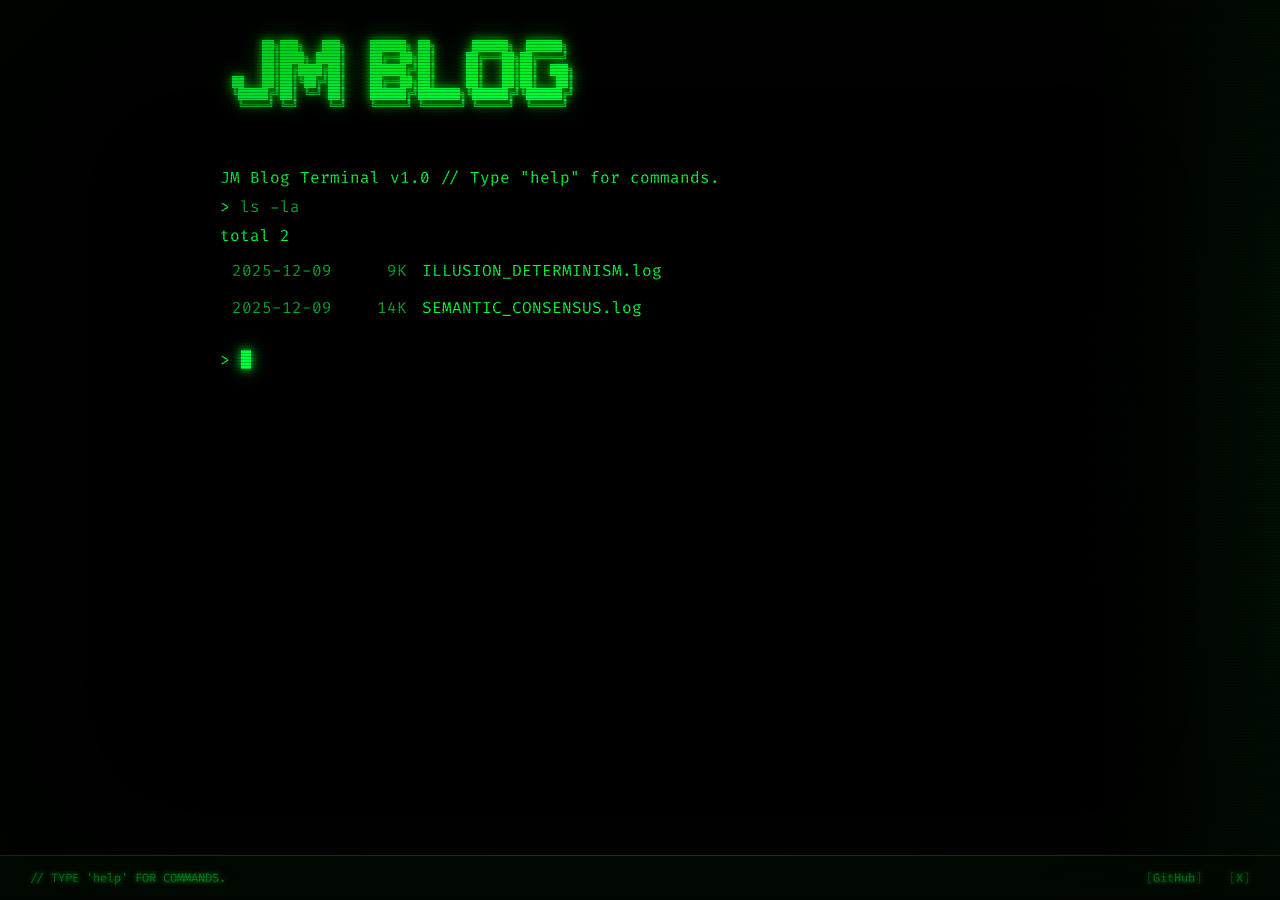
==== index.html @ 36746540 "fixed dates" ====
<!DOCTYPE html>
<html lang="en">
<head>
  <meta charset="UTF-8">
  <meta name="viewport" content="width=device-width, initial-scale=1.0">
  <title>JM BLOG</title>
  <link rel="stylesheet" href="css/style.css">
  <meta name="description" content="Here the reader can find some of my thoughts.">
  <link rel="icon" href="data:image/svg+xml,<svg xmlns='http://www.w3.org/2000/svg' viewBox='0 0 100 100'><text y='.9em' font-size='90'>⬤</text></svg>">
  <style>
    .terminal-output {
      margin-bottom: 10px;
    }
    .terminal-output .line {
      margin: 2px 0;
      white-space: pre-wrap;
      word-break: break-word;
    }
    .terminal-output .cmd {
      color: var(--green-dim);
    }
    .terminal-output .cmd::before {
      content: "> ";
      color: var(--green);
    }
    .terminal-output .result {
      color: var(--green);
      padding-left: 0;
    }
    .terminal-output .error {
      color: #ff4040;
    }
    .terminal-output .clickable {
      cursor: pointer;
      text-decoration: underline;
      text-underline-offset: 3px;
    }
    .terminal-output .clickable:hover {
      text-shadow: 0 0 10px var(--green);
    }
    .input-line {
      display: flex;
      align-items: center;
      margin-top: 20px;
    }
    .input-line::before {
      content: "> ";
      color: var(--green);
    }
    .input-wrapper {
      position: relative;
      display: inline-flex;
      align-items: center;
    }
    #terminal-input {
      background: transparent;
      border: none;
      color: var(--green);
      font-family: inherit;
      font-size: inherit;
      outline: none;
      caret-color: transparent;
      width: auto;
      min-width: 1px;
    }
    #terminal-input::selection {
      background: var(--green);
      color: var(--black);
    }
    .block-cursor {
      display: inline-block;
      width: 10px;
      height: 1.2em;
      background: var(--green);
      vertical-align: text-bottom;
      animation: blink 1s step-end infinite;
      box-shadow: 0 0 10px var(--green), 0 0 20px rgba(0, 255, 65, 0.5);
      margin-left: 1px;
    }
    @keyframes blink {
      0%, 50% { opacity: 1; }
      51%, 100% { opacity: 0; }
    }
    .file-list {
      display: block;
    }
    .file-entry {
      display: flex;
      gap: 15px;
      padding: 5px 10px;
      border-left: 2px solid transparent;
      transition: all 0.1s ease;
    }
    .file-entry:hover {
      background: rgba(0, 255, 65, 0.08);
      border-left: 2px solid var(--green);
    }
    .file-entry:hover .file-name {
      text-shadow: 0 0 15px var(--green), 0 0 30px rgba(0, 255, 65, 0.5);
    }
    .file-entry:hover .file-date,
    .file-entry:hover .file-size {
      color: var(--green);
    }
    .file-date { color: var(--green-dim); min-width: 90px; }
    .file-size { color: var(--green-dim); min-width: 60px; text-align: right; }
    .file-name { color: var(--green); cursor: pointer; }
    .file-name:hover { text-shadow: 0 0 10px var(--green); }
    .neofetch {
      display: flex;
      gap: 30px;
      flex-wrap: wrap;
    }
    .neofetch-logo {
      color: var(--green);
      text-shadow: 0 0 10px var(--green);
      font-size: 10px;
      line-height: 11px;
    }
    .neofetch-info {
      color: var(--green);
    }
    .neofetch-info .label {
      color: var(--green-dim);
    }
  </style>
</head>
<body>
  <div class="right-glow"></div>

  <div class="container">
    <!-- ASCII Art Title -->
    <pre class="ascii-title">
       ██╗███╗   ███╗    ██████╗ ██╗      ██████╗  ██████╗ 
       ██║████╗ ████║    ██╔══██╗██║     ██╔═══██╗██╔════╝ 
       ██║██╔████╔██║    ██████╔╝██║     ██║   ██║██║  ███╗
  ██   ██║██║╚██╔╝██║    ██╔══██╗██║     ██║   ██║██║   ██║
  ╚█████╔╝██║ ╚═╝ ██║    ██████╔╝███████╗╚██████╔╝╚██████╔╝
   ╚════╝ ╚═╝     ╚═╝    ╚═════╝ ╚══════╝ ╚═════╝  ╚═════╝ 
    </pre>

    <!-- Terminal output area -->
    <div id="terminal-output" class="terminal-output"></div>

    <!-- Input line -->
    <div class="input-line">
      <input type="text" id="terminal-input" autofocus autocomplete="off" spellcheck="false">
      <span class="block-cursor"></span>
    </div>
  </div>

  <!-- Status bar -->
  <div class="status-bar">
    <span>// TYPE 'help' FOR COMMANDS.</span>
    <div>
      <a href="https://github.com/jmlago">GitHub</a>
      <a href="https://x.com/josemlago">X</a>
    </div>
  </div>

  <script>
    // Blog posts data
    const posts = [
      { file: 'ILLUSION_DETERMINISM.log', url: 'posts/illusion-of-determinism.html', date: '2025-12-09', size: '9K', title: 'The Illusion of Determinism', excerpt: 'Why all blockchain truth is subjective — and why that\'s okay.' },
      { file: 'SEMANTIC_CONSENSUS.log', url: 'posts/semantic-consensus.html', date: '2025-12-09', size: '14K', title: 'The Challenges of Semantic Consensus', excerpt: 'How to convert subjective interpretations into executable truth.' },
    ];

    const output = document.getElementById('terminal-output');
    const input = document.getElementById('terminal-input');
    let commandHistory = [];
    let historyIndex = -1;

    // Add line to output
    function addLine(text, className = 'result') {
      const line = document.createElement('div');
      line.className = 'line ' + className;
      line.innerHTML = text;
      output.appendChild(line);
      window.scrollTo(0, document.body.scrollHeight);
    }

    // Add clickable file
    function addClickableFile(post) {
      const entry = document.createElement('div');
      entry.className = 'file-entry';
      entry.innerHTML = `
        <span class="file-date">${post.date}</span>
        <span class="file-size">${post.size}</span>
        <span class="file-name" onclick="window.location.href='${post.url}'">${post.file}</span>
      `;
      output.appendChild(entry);
    }

    // Commands
    const commands = {
      help: () => {
        addLine('Available commands:', 'result');
        addLine('  ls [-la]          List blog posts', 'result');
        addLine('  cat &lt;file&gt;        Read a post', 'result');
        addLine('  cd &lt;file&gt;         Open a post', 'result');
        addLine('  clear             Clear terminal', 'result');
        addLine('  whoami            About the author', 'result');
        addLine('  neofetch          System info', 'result');
        addLine('  history           Command history', 'result');
        addLine('  download          Download all posts as .txt', 'result');
        addLine('', 'result');
        addLine('Tip: Click on any filename to open it', 'result');
      },

      ls: (args) => {
        const showDetails = args.includes('-l') || args.includes('-la') || args.includes('-al');
        if (showDetails) {
          addLine('total ' + posts.length, 'result');
          posts.forEach(addClickableFile);
        } else {
          posts.forEach(p => {
            const span = document.createElement('div');
            span.className = 'line result';
            span.innerHTML = `<span class="file-name" onclick="window.location.href='${p.url}'">${p.file}</span>`;
            output.appendChild(span);
          });
        }
      },

      cat: (args) => {
        const filename = args[0];
        if (!filename) {
          addLine('cat: missing operand', 'error');
          addLine('Usage: cat &lt;filename&gt;', 'result');
          return;
        }
        const post = posts.find(p => 
          p.file.toLowerCase() === filename.toLowerCase() ||
          p.file.toLowerCase().startsWith(filename.toLowerCase())
        );
        if (post) {
          addLine(`=== ${post.file} ===`, 'result');
          addLine('', 'result');
          addLine(`<strong>${post.title}</strong>`, 'result');
          addLine(`Date: ${post.date}`, 'result');
          addLine('', 'result');
          addLine(post.excerpt, 'result');
          addLine('', 'result');
          addLine(`<span class="clickable" onclick="window.location.href='${post.url}'">[Press ENTER or click to read full post...]</span>`, 'result');
          // Store current post for enter key
          window.currentPost = post;
        } else {
          addLine(`cat: ${filename}: No such file`, 'error');
        }
      },

      cd: (args) => {
        const filename = args[0];
        if (!filename) {
          addLine('cd: missing operand', 'error');
          return;
        }
        if (filename === '..' || filename === '/') {
          addLine('Already at root', 'result');
          return;
        }
        const post = posts.find(p => 
          p.file.toLowerCase() === filename.toLowerCase() ||
          p.file.toLowerCase().startsWith(filename.toLowerCase())
        );
        if (post) {
          addLine(`Opening ${post.file}...`, 'result');
          setTimeout(() => window.location.href = post.url, 500);
        } else {
          addLine(`cd: ${filename}: No such file or directory`, 'error');
        }
      },

      clear: () => {
        output.innerHTML = '';
        window.currentPost = null;
      },

      whoami: () => {
        addLine('JM', 'result');
        addLine('', 'result');
        addLine('CTO & Co-founder @ <span class="clickable" onclick="window.open(\'https://x.com/genlayer\')">GenLayer</span>', 'result');
        addLine('Mathematician by training. Builder by obsession.', 'result');
        addLine('', 'result');
        addLine('Location: My house in the forest, Portugal', 'result');
        addLine('Interests: Consensus mechanisms, AI, philosophy, autonomy, martial arts', 'result');
        addLine('', 'result');
        addLine('<span class="clickable" onclick="window.open(\'https://github.com/jmlago\')">GitHub: jmlago</span>', 'result');
        addLine('<span class="clickable" onclick="window.open(\'https://x.com/josemlago\')">X: @josemlago</span>', 'result');
      },

      neofetch: () => {
        const logo = `
   ██████╗ ███████╗███╗   ██╗
  ██╔════╝ ██╔════╝████╗  ██║
  ██║  ███╗█████╗  ██╔██╗ ██║
  ██║   ██║██╔══╝  ██║╚██╗██║
  ╚██████╔╝███████╗██║ ╚████║
   ╚═════╝ ╚══════╝╚═╝  ╚═══╝`;

        const info = `
<span class="label">jm@forest</span>
---------------------
<span class="label">OS:</span> GenLayer OS v0.4-asimov
<span class="label">Host:</span> Off-grid Node
<span class="label">Kernel:</span> Optimistic Democracy
<span class="label">Uptime:</span> Since Feb 2023
<span class="label">Resolution:</span> 1920x1080 @ CRT phosphor
<span class="label">Terminal:</span> JM Blog v2025
<span class="label">CPU / Disk:</span> ∞ ideas / limited time`;

        const container = document.createElement('div');
        container.className = 'neofetch';
        container.innerHTML = `
          <pre class="neofetch-logo">${logo}</pre>
          <pre class="neofetch-info">${info}</pre>
        `;
        output.appendChild(container);
      },

      history: () => {
        if (commandHistory.length === 0) {
          addLine('No commands in history', 'result');
        } else {
          commandHistory.forEach((cmd, i) => {
            addLine(`  ${i + 1}  ${cmd}`, 'result');
          });
        }
      },

      download: async () => {
        addLine('Fetching all posts...', 'result');
        try {
          let content = '='.repeat(60) + '\n';
          content += 'JM BLOG - All Posts\n';
          content += 'Downloaded: ' + new Date().toISOString().split('T')[0] + '\n';
          content += 'Source: https://jmlago.github.io\n';
          content += '='.repeat(60) + '\n\n';

          for (const post of posts) {
            addLine(`  Fetching ${post.file}...`, 'result');
            const response = await fetch(post.url);
            const html = await response.text();

            // Extract text content from article
            const parser = new DOMParser();
            const doc = parser.parseFromString(html, 'text/html');
            const article = doc.querySelector('article');

            content += '-'.repeat(60) + '\n';
            content += `FILE: ${post.file}\n`;
            content += `TITLE: ${post.title}\n`;
            content += `DATE: ${post.date}\n`;
            content += '-'.repeat(60) + '\n\n';
            content += article ? article.innerText.trim() : 'Could not extract content';
            content += '\n\n';
          }

          // Create and download file
          const blob = new Blob([content], { type: 'text/plain' });
          const url = URL.createObjectURL(blob);
          const a = document.createElement('a');
          a.href = url;
          a.download = 'jm-blog-all-posts.txt';
          a.click();
          URL.revokeObjectURL(url);

          addLine('Download complete: jm-blog-all-posts.txt', 'result');
        } catch (err) {
          addLine('Error downloading posts: ' + err.message, 'error');
        }
      }
    };

    // Process command
    function processCommand(cmd) {
      const trimmed = cmd.trim();
      if (!trimmed) return;

      // Add to history
      commandHistory.push(trimmed);
      historyIndex = commandHistory.length;

      // Show command
      addLine(trimmed, 'cmd');

      // Parse command
      const parts = trimmed.split(/\s+/);
      const command = parts[0].toLowerCase();
      const args = parts.slice(1);

      // Execute
      if (commands[command]) {
        commands[command](args);
      } else {
        addLine(`${command}: command not found. Type 'help' for available commands.`, 'error');
      }
    }

    // Input handler
    input.addEventListener('keydown', (e) => {
      if (e.key === 'Enter') {
        if (window.currentPost && input.value.trim() === '') {
          // If we just showed a post preview and user hits enter, go to it
          window.location.href = window.currentPost.url;
        } else {
          processCommand(input.value);
          input.value = '';
        }
      } else if (e.key === 'ArrowUp') {
        e.preventDefault();
        if (historyIndex > 0) {
          historyIndex--;
          input.value = commandHistory[historyIndex];
        }
      } else if (e.key === 'ArrowDown') {
        e.preventDefault();
        if (historyIndex < commandHistory.length - 1) {
          historyIndex++;
          input.value = commandHistory[historyIndex];
        } else {
          historyIndex = commandHistory.length;
          input.value = '';
        }
      } else if (e.key === 'Tab') {
        e.preventDefault();
        // Simple tab completion for filenames
        const parts = input.value.trimEnd().split(/\s+/);
        if (parts.length >= 2) {
          const partial = parts[parts.length - 1].toLowerCase();
          if (partial) {
            const match = posts.find(p => p.file.toLowerCase().startsWith(partial));
            if (match) {
              parts[parts.length - 1] = match.file;
              input.value = parts.join(' ');
              resizeInput();
            }
          }
        }
      } else if (e.ctrlKey && e.key === 'l') {
        e.preventDefault();
        commands.clear();
      }
    });

    // Focus input on click anywhere
    document.addEventListener('click', () => input.focus());

    // Resize input to fit content
    function resizeInput() {
      input.style.width = ((input.value.length + 1) * 0.6) + 'em';
    }
    input.addEventListener('input', resizeInput);
    resizeInput();

    // Initial message
    addLine('JM Blog Terminal v1.0 // Type "help" for commands.', 'result');
    addLine('', 'result');

    // Glitch bars
    function createGlitchBar() {
      if (Math.random() > 0.7) {
        const bar = document.createElement('div');
        bar.className = 'glitch-bar';
        bar.style.top = Math.random() * 100 + '%';
        bar.style.transform = `translateX(${(Math.random() - 0.5) * 30}px) skewX(-2deg)`;
        bar.style.height = (1 + Math.random() * 5) + 'px';
        document.body.appendChild(bar);
        setTimeout(() => bar.remove(), 50 + Math.random() * 100);
      }
    }
    setInterval(createGlitchBar, 400);

    // Run ls -la on load
    setTimeout(() => {
      processCommand('ls -la');
    }, 300);
  </script>
</body>
</html>
---- css/style.css ----
/* JM BLOG - CRT/Glitch Terminal Theme */
@import url('https://fonts.googleapis.com/css2?family=Fira+Code:wght@400;600&display=swap');

:root {
  --green: #00ff41;
  --green-bright: #00ff7f;
  --green-dim: #00aa2a;
  --green-dark: #006600;
  --green-glow: rgba(0, 255, 65, 0.5);
  --black: #000000;
  --dark: #001100;
}

* {
  margin: 0;
  padding: 0;
  box-sizing: border-box;
}

html {
  font-size: 16px;
  background-color: #000000;
  background: #000000;
}

body {
  background-color: #000000;
  background: #000000;
  color: var(--green);
  font-family: 'Fira Code', 'Courier New', 'Lucida Console', monospace;
  line-height: 1.7;
  min-height: 100vh;
  overflow-x: hidden;
}

/* ===== CRT EFFECTS ===== */

/* Scanlines overlay */
body::before {
  content: "";
  position: fixed;
  top: 0;
  left: 0;
  width: 100%;
  height: 100%;
  pointer-events: none;
  z-index: 1000;
  background: repeating-linear-gradient(
    0deg,
    rgba(0, 0, 0, 0.25),
    rgba(0, 0, 0, 0.25) 1px,
    transparent 1px,
    transparent 3px
  );
}

/* CRT vignette/curve effect */
body::after {
  content: "";
  position: fixed;
  top: 0;
  left: 0;
  width: 100%;
  height: 100%;
  pointer-events: none;
  z-index: 999;
  background: radial-gradient(
    ellipse at center,
    transparent 0%,
    transparent 55%,
    rgba(0, 0, 0, 0.4) 100%
  );
  box-shadow: inset 0 0 200px rgba(0, 255, 65, 0.02);
}

/* Flicker animation - very subtle */
@keyframes flicker {
  0%, 19.999%, 22%, 62.999%, 64%, 64.999%, 70%, 100% {
    opacity: 1;
  }
  20%, 21.999%, 63%, 63.999%, 65%, 69.999% {
    opacity: 0.995;
  }
}

body {
  animation: flicker 8s infinite;
}

/* Glitch effect for titles */
@keyframes glitch {
  0%, 90%, 100% {
    text-shadow: 
      0 0 10px var(--green),
      0 0 30px var(--green-glow),
      0 0 50px rgba(0, 255, 65, 0.3);
    transform: translateX(0);
  }
  91% {
    text-shadow: 
      3px 0 #ff0040,
      -3px 0 #00ffff,
      0 0 20px var(--green);
    transform: translateX(2px);
  }
  93% {
    text-shadow: 
      -2px 0 #ff0040,
      2px 0 #00ffff,
      0 0 20px var(--green);
    transform: translateX(-3px);
  }
  95% {
    text-shadow: 
      2px 0 #00ffff,
      -2px 0 #ff0040,
      0 0 20px var(--green);
    transform: translateX(1px);
  }
}

/* Right side glow (like in the image) */
.right-glow {
  position: fixed;
  right: 0;
  top: 0;
  width: 200px;
  height: 100%;
  background: linear-gradient(
    90deg,
    transparent 0%,
    rgba(0, 255, 65, 0.02) 40%,
    rgba(0, 255, 65, 0.06) 100%
  );
  pointer-events: none;
  z-index: 5;
}

/* Horizontal glitch bars */
@keyframes glitchBar {
  0%, 100% { opacity: 0; }
  50% { opacity: 1; }
}

.glitch-bar {
  position: fixed;
  left: 0;
  right: 0;
  height: 2px;
  background: linear-gradient(
    90deg,
    transparent 0%,
    rgba(0, 255, 65, 0.2) 20%,
    var(--green) 50%,
    rgba(0, 255, 65, 0.2) 80%,
    transparent 100%
  );
  pointer-events: none;
  z-index: 998;
  animation: glitchBar 0.1s ease-out;
}

/* ===== LAYOUT ===== */

.container {
  max-width: 900px;
  margin: 0 auto;
  padding: 40px 30px 120px;
  position: relative;
  z-index: 10;
  background: transparent;
}

/* ===== ASCII TITLE ===== */

.ascii-title {
  font-family: 'Fira Code', 'Courier New', monospace;
  font-size: 9px;
  line-height: 11px;
  color: var(--green);
  text-shadow: 
    0 0 10px var(--green),
    0 0 30px var(--green-glow),
    0 0 50px rgba(0, 255, 65, 0.25);
  margin-bottom: 40px;
  animation: glitch 8s infinite;
  white-space: pre;
}

@media (min-width: 600px) {
  .ascii-title {
    font-size: 10px;
    line-height: 12px;
  }
}

/* ===== TERMINAL PROMPT ===== */

.terminal-prompt {
  font-size: 14px;
  color: var(--green-dim);
  margin-bottom: 15px;
}

.terminal-prompt::before {
  content: "> ";
  color: var(--green);
}

/* ===== POST LIST ===== */

.post-list {
  list-style: none;
}

.post-item {
  display: flex;
  gap: 15px;
  padding: 10px;
  margin-bottom: 2px;
  border-left: 2px solid transparent;
  cursor: pointer;
  transition: all 0.15s ease;
}

.post-item:hover {
  border-left-color: var(--green);
  background: rgba(0, 255, 65, 0.05);
  text-shadow: 0 0 10px var(--green);
}

.post-item a {
  display: flex;
  gap: 15px;
  text-decoration: none;
  width: 100%;
}

.post-date {
  color: var(--green-dim);
  min-width: 100px;
  font-size: 14px;
}

.post-file {
  color: var(--green);
  font-size: 14px;
  text-shadow: 0 0 5px var(--green-glow);
}

/* ===== CURSOR ===== */

@keyframes blink {
  0%, 50% { opacity: 1; }
  51%, 100% { opacity: 0; }
}

.cursor {
  display: inline-block;
  width: 10px;
  height: 18px;
  background: var(--green);
  vertical-align: middle;
  margin-left: 5px;
  box-shadow: 0 0 10px var(--green), 0 0 20px var(--green-glow);
  animation: blink 1s infinite;
}

.prompt-line {
  margin-top: 40px;
  font-size: 14px;
  color: var(--green-dim);
}

.prompt-line::before {
  content: "> ";
  color: var(--green);
}

/* ===== STATUS BAR ===== */

.status-bar {
  position: fixed;
  bottom: 0;
  left: 0;
  right: 0;
  padding: 12px 30px;
  background: rgba(0, 10, 0, 0.95);
  border-top: 1px solid rgba(0, 255, 65, 0.25);
  font-size: 12px;
  color: var(--green-dim);
  display: flex;
  justify-content: space-between;
  align-items: center;
  z-index: 50;
  text-shadow: 0 0 5px var(--green);
}

.status-bar a {
  color: var(--green-dim);
  text-decoration: none;
  margin-left: 20px;
  transition: all 0.15s;
}

.status-bar a:hover {
  color: var(--green);
  text-shadow: 0 0 10px var(--green);
}

.status-bar a::before {
  content: "[";
  opacity: 0.6;
}

.status-bar a::after {
  content: "]";
  opacity: 0.6;
}

/* ===== ARTICLE STYLES ===== */

article {
  padding-bottom: 2rem;
}

article .post-header {
  margin-bottom: 40px;
  padding-bottom: 30px;
  border-bottom: 1px solid var(--green-dim);
}

article h1 {
  font-size: 1.6rem;
  color: var(--green);
  margin-bottom: 15px;
  line-height: 1.4;
  text-shadow: 
    0 0 10px var(--green),
    0 0 30px var(--green-glow);
  animation: glitch 10s infinite;
}

article .meta {
  font-size: 0.85rem;
  color: var(--green-dim);
}

article .meta::before {
  content: "// ";
}

article h2 {
  font-size: 1.3rem;
  color: var(--green);
  margin-top: 2.5rem;
  margin-bottom: 1rem;
  text-shadow: 0 0 8px var(--green), 0 0 15px var(--green-glow);
}

article h2::before {
  content: "## ";
  opacity: 0.5;
}

article h3 {
  font-size: 1.1rem;
  color: var(--green);
  margin-top: 2rem;
  margin-bottom: 0.75rem;
}

article h3::before {
  content: "### ";
  opacity: 0.4;
}

article p {
  margin-bottom: 1.25rem;
  color: var(--green);
  font-size: 15px;
}

article strong {
  color: var(--green-bright);
  text-shadow: 0 0 5px var(--green-glow);
}

article em {
  color: var(--green);
  font-style: italic;
}

article a {
  color: var(--green-bright);
  text-decoration: underline;
  text-underline-offset: 3px;
}

article a:hover {
  text-shadow: 0 0 10px var(--green);
}

article ul, article ol {
  margin-bottom: 1.25rem;
  padding-left: 2rem;
}

article li {
  margin-bottom: 0.5rem;
}

article li::marker {
  color: var(--green-dim);
}

/* Code blocks */
article pre {
  background: rgba(0, 20, 0, 0.8);
  border: 1px solid var(--green-dim);
  border-left: 3px solid var(--green);
  padding: 1.5rem;
  margin: 1.5rem 0;
  overflow-x: auto;
  font-size: 14px;
}

article code {
  font-family: 'Fira Code', monospace;
  color: var(--green-bright);
}

article p code {
  background: rgba(0, 20, 0, 0.8);
  padding: 2px 6px;
  border-radius: 3px;
}

/* Blockquotes */
article blockquote {
  border-left: 3px solid var(--green);
  padding-left: 1.5rem;
  margin: 1.5rem 0;
  color: var(--green-dim);
  font-style: italic;
}

/* Signature */
.signature {
  margin-top: 3rem;
  padding-top: 2rem;
  border-top: 1px solid var(--green-dim);
  font-style: italic;
  color: var(--green-dim);
}

.signature::before {
  content: "$ ";
  color: var(--green);
}

/* Back link */
.back-link {
  display: inline-block;
  margin-bottom: 30px;
  color: var(--green-dim);
  text-decoration: none;
  font-size: 14px;
  transition: all 0.15s;
}

.back-link::before {
  content: "← ";
}

.back-link:hover {
  color: var(--green);
  text-shadow: 0 0 10px var(--green);
}

/* ===== RESPONSIVE ===== */

@media (max-width: 600px) {
  .container {
    padding: 20px 15px 100px;
  }
  
  .ascii-title {
    font-size: 6px;
    line-height: 7px;
  }
  
  .post-item {
    flex-direction: column;
    gap: 5px;
  }
  
  .post-date {
    min-width: auto;
  }
  
  article h1 {
    font-size: 1.3rem;
  }
  
  .status-bar {
    flex-direction: column;
    gap: 8px;
    text-align: center;
  }
}
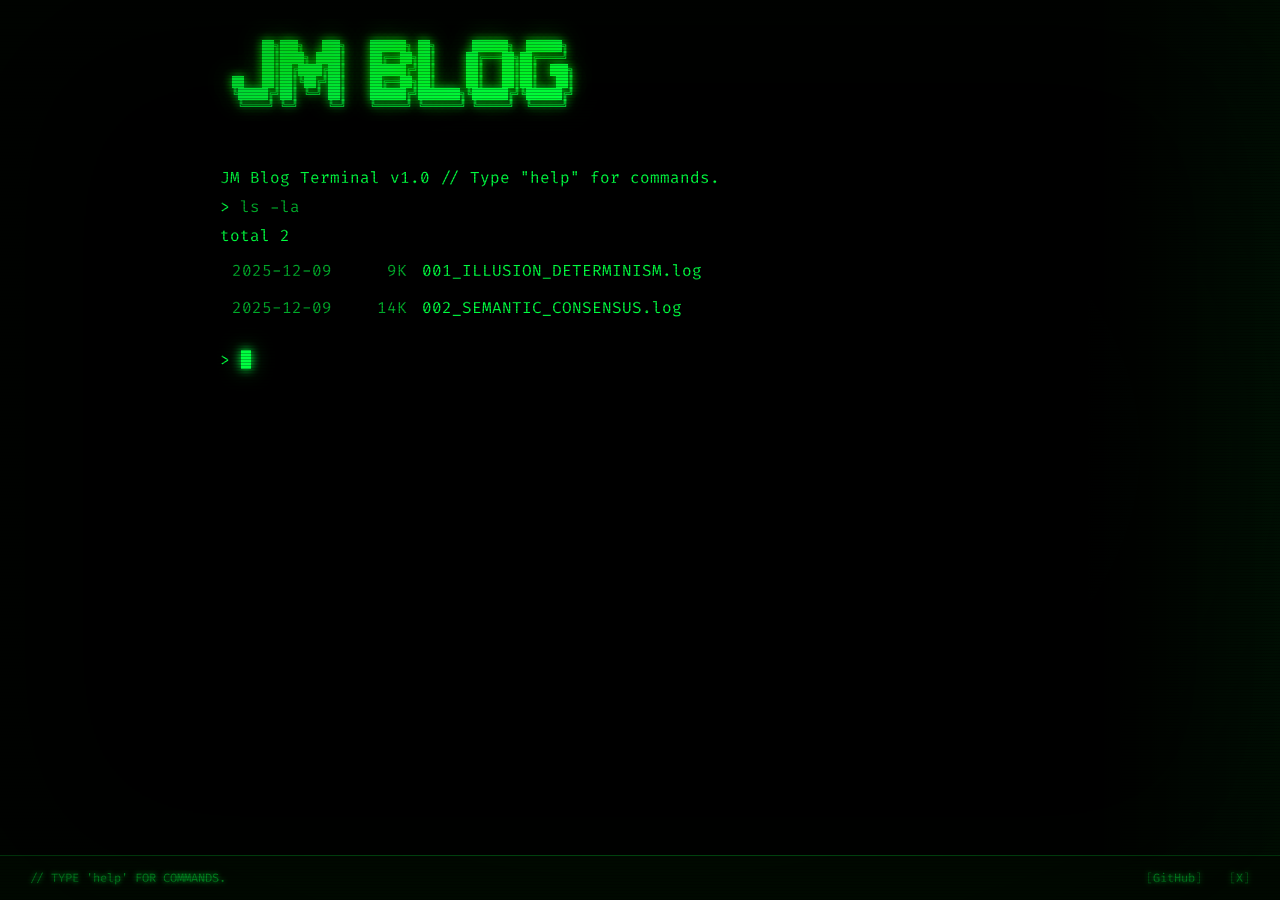
==== commit ab586e2f: "minor improvements" ====
--- a/index.html
+++ b/index.html
@@ -161,8 +161,8 @@
   <script>
     // Blog posts data
     const posts = [
-      { file: 'ILLUSION_DETERMINISM.log', url: 'posts/illusion-of-determinism.html', date: '2025-12-09', size: '9K', title: 'The Illusion of Determinism', excerpt: 'Why all blockchain truth is subjective — and why that\'s okay.' },
-      { file: 'SEMANTIC_CONSENSUS.log', url: 'posts/semantic-consensus.html', date: '2025-12-09', size: '14K', title: 'The Challenges of Semantic Consensus', excerpt: 'How to convert subjective interpretations into executable truth.' },
+      { file: '001_ILLUSION_DETERMINISM.log', url: 'posts/illusion-of-determinism.html', date: '2025-12-09', size: '9K', title: 'The Illusion of Determinism', excerpt: 'Why all blockchain truth is subjective — and why that\'s okay.' },
+      { file: '002_SEMANTIC_CONSENSUS.log', url: 'posts/semantic-consensus.html', date: '2025-12-09', size: '14K', title: 'The Challenges of Semantic Consensus', excerpt: 'How to convert subjective interpretations into executable truth.' },
     ];
 
     const output = document.getElementById('terminal-output');
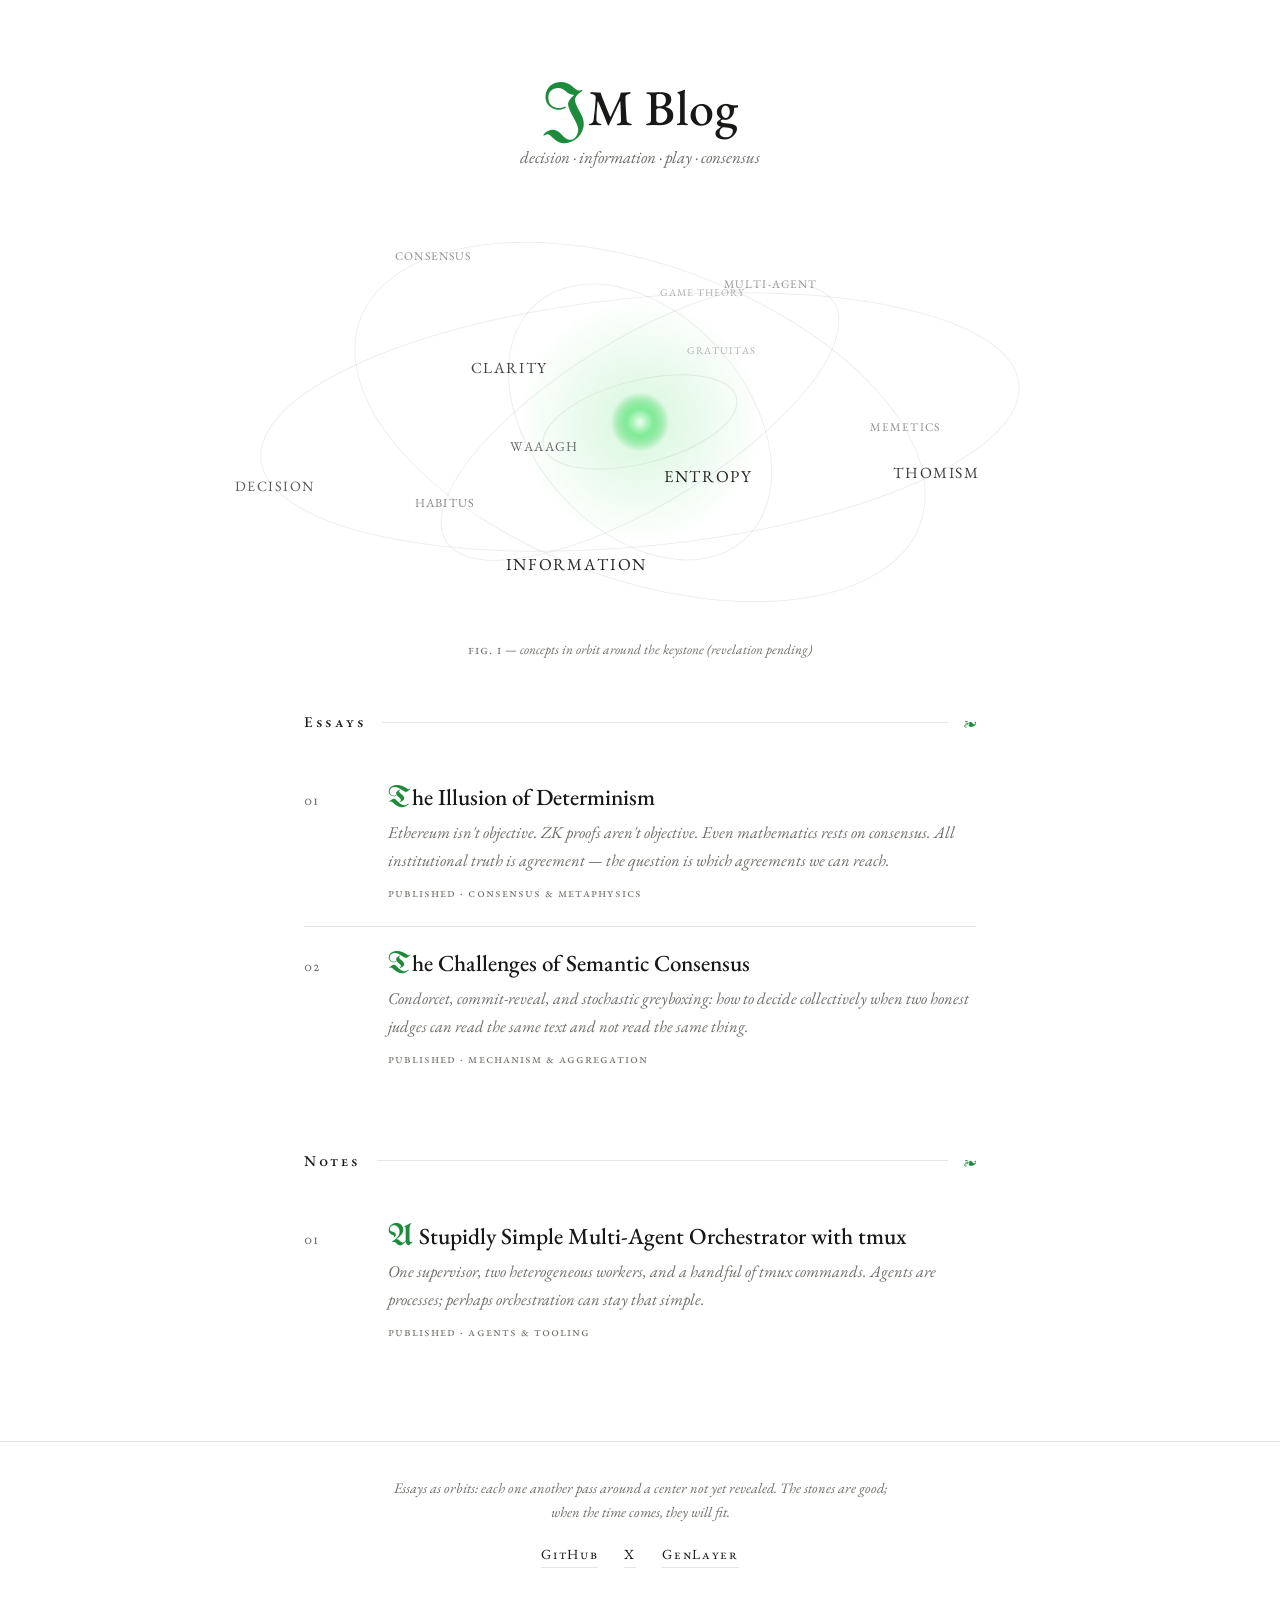
==== commit 645dc01f: "refactor blog with editorial theme" ====
--- a/index.html
+++ b/index.html
@@ -1,480 +1,266 @@
 <!DOCTYPE html>
 <html lang="en">
 <head>
-  <meta charset="UTF-8">
-  <meta name="viewport" content="width=device-width, initial-scale=1.0">
-  <title>JM BLOG</title>
+  <meta charset="utf-8">
+  <meta name="viewport" content="width=device-width, initial-scale=1">
+  <meta name="description" content="Essays in Orkish Thomism: decision, information, play, and consensus.">
+  <meta name="theme-color" content="#ffffff">
+  <title>JM Blog</title>
+  <link rel="preconnect" href="https://fonts.googleapis.com">
+  <link rel="preconnect" href="https://fonts.gstatic.com" crossorigin>
+  <link href="https://fonts.googleapis.com/css2?family=EB+Garamond:ital,wght@0,400;0,500;1,400&family=UnifrakturMaguntia&display=swap" rel="stylesheet">
   <link rel="stylesheet" href="css/style.css">
-  <meta name="description" content="Here the reader can find some of my thoughts.">
-  <link rel="icon" href="data:image/svg+xml,<svg xmlns='http://www.w3.org/2000/svg' viewBox='0 0 100 100'><text y='.9em' font-size='90'>⬤</text></svg>">
-  <style>
-    .terminal-output {
-      margin-bottom: 10px;
-    }
-    .terminal-output .line {
-      margin: 2px 0;
-      white-space: pre-wrap;
-      word-break: break-word;
-    }
-    .terminal-output .cmd {
-      color: var(--green-dim);
-    }
-    .terminal-output .cmd::before {
-      content: "> ";
-      color: var(--green);
-    }
-    .terminal-output .result {
-      color: var(--green);
-      padding-left: 0;
-    }
-    .terminal-output .error {
-      color: #ff4040;
-    }
-    .terminal-output .clickable {
-      cursor: pointer;
-      text-decoration: underline;
-      text-underline-offset: 3px;
-    }
-    .terminal-output .clickable:hover {
-      text-shadow: 0 0 10px var(--green);
-    }
-    .input-line {
-      display: flex;
-      align-items: center;
-      margin-top: 20px;
-    }
-    .input-line::before {
-      content: "> ";
-      color: var(--green);
-    }
-    .input-wrapper {
-      position: relative;
-      display: inline-flex;
-      align-items: center;
-    }
-    #terminal-input {
-      background: transparent;
-      border: none;
-      color: var(--green);
-      font-family: inherit;
-      font-size: inherit;
-      outline: none;
-      caret-color: transparent;
-      width: auto;
-      min-width: 1px;
-    }
-    #terminal-input::selection {
-      background: var(--green);
-      color: var(--black);
-    }
-    .block-cursor {
-      display: inline-block;
-      width: 10px;
-      height: 1.2em;
-      background: var(--green);
-      vertical-align: text-bottom;
-      animation: blink 1s step-end infinite;
-      box-shadow: 0 0 10px var(--green), 0 0 20px rgba(0, 255, 65, 0.5);
-      margin-left: 1px;
-    }
-    @keyframes blink {
-      0%, 50% { opacity: 1; }
-      51%, 100% { opacity: 0; }
-    }
-    .file-list {
-      display: block;
-    }
-    .file-entry {
-      display: flex;
-      gap: 15px;
-      padding: 5px 10px;
-      border-left: 2px solid transparent;
-      transition: all 0.1s ease;
-    }
-    .file-entry:hover {
-      background: rgba(0, 255, 65, 0.08);
-      border-left: 2px solid var(--green);
-    }
-    .file-entry:hover .file-name {
-      text-shadow: 0 0 15px var(--green), 0 0 30px rgba(0, 255, 65, 0.5);
-    }
-    .file-entry:hover .file-date,
-    .file-entry:hover .file-size {
-      color: var(--green);
-    }
-    .file-date { color: var(--green-dim); min-width: 90px; }
-    .file-size { color: var(--green-dim); min-width: 60px; text-align: right; }
-    .file-name { color: var(--green); cursor: pointer; }
-    .file-name:hover { text-shadow: 0 0 10px var(--green); }
-    .neofetch {
-      display: flex;
-      gap: 30px;
-      flex-wrap: wrap;
-    }
-    .neofetch-logo {
-      color: var(--green);
-      text-shadow: 0 0 10px var(--green);
-      font-size: 10px;
-      line-height: 11px;
-    }
-    .neofetch-info {
-      color: var(--green);
-    }
-    .neofetch-info .label {
-      color: var(--green-dim);
-    }
-  </style>
+  <link rel="icon" href="data:image/svg+xml,<svg xmlns='http://www.w3.org/2000/svg' viewBox='0 0 100 100'><text y='.9em' font-size='90'>❧</text></svg>">
 </head>
 <body>
-  <div class="right-glow"></div>
-
-  <div class="container">
-    <!-- ASCII Art Title -->
-    <pre class="ascii-title">
-       ██╗███╗   ███╗    ██████╗ ██╗      ██████╗  ██████╗ 
-       ██║████╗ ████║    ██╔══██╗██║     ██╔═══██╗██╔════╝ 
-       ██║██╔████╔██║    ██████╔╝██║     ██║   ██║██║  ███╗
-  ██   ██║██║╚██╔╝██║    ██╔══██╗██║     ██║   ██║██║   ██║
-  ╚█████╔╝██║ ╚═╝ ██║    ██████╔╝███████╗╚██████╔╝╚██████╔╝
-   ╚════╝ ╚═╝     ╚═╝    ╚═════╝ ╚══════╝ ╚═════╝  ╚═════╝ 
-    </pre>
-
-    <!-- Terminal output area -->
-    <div id="terminal-output" class="terminal-output"></div>
-
-    <!-- Input line -->
-    <div class="input-line">
-      <input type="text" id="terminal-input" autofocus autocomplete="off" spellcheck="false">
-      <span class="block-cursor"></span>
+  <a class="skip-link" href="#essays">Skip to essays</a>
+
+  <header class="masthead">
+    <div class="wrap">
+      <h1 class="site-title"><span class="versal">J</span>M Blog</h1>
+      <p class="tagline">decision · information · play · consensus</p>
     </div>
-  </div>
-
-  <!-- Status bar -->
-  <div class="status-bar">
-    <span>// TYPE 'help' FOR COMMANDS.</span>
-    <div>
-      <a href="https://github.com/jmlago">GitHub</a>
-      <a href="https://x.com/josemlago">X</a>
+  </header>
+
+  <main>
+    <figure class="orbit-hero" aria-labelledby="orbit-caption">
+      <canvas id="orbits" width="900" height="430" role="img" aria-label="Concepts orbiting a core of green light">
+        Decision, information, consensus, and other concepts orbit a common center.
+      </canvas>
+      <figcaption class="orbit-caption" id="orbit-caption"><span class="k">fig. i</span> — concepts in orbit around the keystone <em>(revelation pending)</em></figcaption>
+    </figure>
+
+    <div class="catalog" id="essays">
+      <div class="wrap">
+        <section class="section" aria-labelledby="essays-heading">
+          <div class="section-heading">
+            <h2 id="essays-heading">Essays</h2>
+            <div class="rule" aria-hidden="true"></div>
+            <span class="ornament" aria-hidden="true">❧</span>
+          </div>
+
+          <article class="essay-entry">
+            <div class="essay-number">01</div>
+            <div>
+              <h3 class="essay-title"><a href="posts/illusion-of-determinism.html"><span class="init">T</span>he Illusion of Determinism</a></h3>
+              <p class="abstract">Ethereum isn't objective. ZK proofs aren't objective. Even mathematics rests on consensus. All institutional truth is agreement — the question is which agreements we can reach.</p>
+              <p class="entry-meta">published · consensus &amp; metaphysics</p>
+            </div>
+          </article>
+
+          <article class="essay-entry">
+            <div class="essay-number">02</div>
+            <div>
+              <h3 class="essay-title"><a href="posts/semantic-consensus.html"><span class="init">T</span>he Challenges of Semantic Consensus</a></h3>
+              <p class="abstract">Condorcet, commit-reveal, and stochastic greyboxing: how to decide collectively when two honest judges can read the same text and not read the same thing.</p>
+              <p class="entry-meta">published · mechanism &amp; aggregation</p>
+            </div>
+          </article>
+
+        </section>
+
+        <section class="section" aria-labelledby="notes-heading">
+          <div class="section-heading">
+            <h2 id="notes-heading">Notes</h2>
+            <div class="rule" aria-hidden="true"></div>
+            <span class="ornament" aria-hidden="true">❧</span>
+          </div>
+
+          <article class="essay-entry">
+            <div class="essay-number">01</div>
+            <div>
+              <h3 class="essay-title"><a href="skills/tmux-multi-agent-orchestrator.html"><span class="init">A</span> Stupidly Simple Multi-Agent Orchestrator with tmux</a></h3>
+              <p class="abstract">One supervisor, two heterogeneous workers, and a handful of tmux commands. Agents are processes; perhaps orchestration can stay that simple.</p>
+              <p class="entry-meta">published · agents &amp; tooling</p>
+            </div>
+          </article>
+        </section>
+      </div>
     </div>
-  </div>
+  </main>
+
+  <footer class="site-footer">
+    <div class="wrap">
+      <p class="colophon">Essays as orbits: each one another pass around a center not yet revealed. The stones are good; when the time comes, they will fit.</p>
+      <div class="footer-links">
+        <a href="https://github.com/jmlago" rel="me">GitHub</a>
+        <a href="https://x.com/josemlago" rel="me">X</a>
+        <a href="https://genlayer.com">GenLayer</a>
+      </div>
+    </div>
+  </footer>
 
   <script>
-    // Blog posts data
-    const posts = [
-      { file: '001_ILLUSION_DETERMINISM.log', url: 'posts/illusion-of-determinism.html', date: '2025-12-09', size: '9K', title: 'The Illusion of Determinism', excerpt: 'Why all blockchain truth is subjective — and why that\'s okay.' },
-      { file: '002_SEMANTIC_CONSENSUS.log', url: 'posts/semantic-consensus.html', date: '2025-12-09', size: '14K', title: 'The Challenges of Semantic Consensus', excerpt: 'How to convert subjective interpretations into executable truth.' },
+  "use strict";
+  (() => {
+    const canvas = document.getElementById("orbits");
+    const context = canvas.getContext("2d");
+    if (!context) return;
+
+    const reducedMotion = window.matchMedia("(prefers-reduced-motion: reduce)").matches;
+    const orbitSpeed = 0.35;
+    const concepts = [
+      { text: "THOMISM", a: 0.92, b: 0.30, tilt: -0.10, speed: 0.00050, phase: 0.4 },
+      { text: "DECISION", a: 0.92, b: 0.30, tilt: -0.10, speed: 0.00050, phase: 2.6 },
+      { text: "GAME THEORY", a: 0.92, b: 0.30, tilt: -0.10, speed: 0.00050, phase: 4.6 },
+      { text: "INFORMATION", a: 0.72, b: 0.38, tilt: 0.35, speed: 0.00066, phase: 1.2 },
+      { text: "CONSENSUS", a: 0.72, b: 0.38, tilt: 0.35, speed: 0.00066, phase: 3.3 },
+      { text: "MEMETICS", a: 0.72, b: 0.38, tilt: 0.35, speed: 0.00066, phase: 5.3 },
+      { text: "ENTROPY", a: 0.55, b: 0.20, tilt: -0.55, speed: 0.00088, phase: 0.9 },
+      { text: "HABITUS", a: 0.55, b: 0.20, tilt: -0.55, speed: 0.00088, phase: 3.0 },
+      { text: "MULTI-AGENT", a: 0.55, b: 0.20, tilt: -0.55, speed: 0.00088, phase: 5.1 },
+      { text: "CLARITY", a: 0.38, b: 0.26, tilt: 0.85, speed: 0.00115, phase: 1.8 },
+      { text: "GRATUITAS", a: 0.38, b: 0.26, tilt: 0.85, speed: 0.00115, phase: 4.0 },
+      { text: "WAAAGH", a: 0.24, b: 0.10, tilt: -0.25, speed: 0.00150, phase: 2.2 }
     ];
-
-    const output = document.getElementById('terminal-output');
-    const input = document.getElementById('terminal-input');
-    let commandHistory = [];
-    let historyIndex = -1;
-
-    // Add line to output
-    function addLine(text, className = 'result') {
-      const line = document.createElement('div');
-      line.className = 'line ' + className;
-      line.innerHTML = text;
-      output.appendChild(line);
-      window.scrollTo(0, document.body.scrollHeight);
-    }
-
-    // Add clickable file
-    function addClickableFile(post) {
-      const entry = document.createElement('div');
-      entry.className = 'file-entry';
-      entry.innerHTML = `
-        <span class="file-date">${post.date}</span>
-        <span class="file-size">${post.size}</span>
-        <span class="file-name" onclick="window.location.href='${post.url}'">${post.file}</span>
-      `;
-      output.appendChild(entry);
-    }
-
-    // Commands
-    const commands = {
-      help: () => {
-        addLine('Available commands:', 'result');
-        addLine('  ls [-la]          List blog posts', 'result');
-        addLine('  cat &lt;file&gt;        Read a post', 'result');
-        addLine('  cd &lt;file&gt;         Open a post', 'result');
-        addLine('  clear             Clear terminal', 'result');
-        addLine('  whoami            About the author', 'result');
-        addLine('  neofetch          System info', 'result');
-        addLine('  history           Command history', 'result');
-        addLine('  download          Download all posts as .txt', 'result');
-        addLine('', 'result');
-        addLine('Tip: Click on any filename to open it', 'result');
-      },
-
-      ls: (args) => {
-        const showDetails = args.includes('-l') || args.includes('-la') || args.includes('-al');
-        if (showDetails) {
-          addLine('total ' + posts.length, 'result');
-          posts.forEach(addClickableFile);
-        } else {
-          posts.forEach(p => {
-            const span = document.createElement('div');
-            span.className = 'line result';
-            span.innerHTML = `<span class="file-name" onclick="window.location.href='${p.url}'">${p.file}</span>`;
-            output.appendChild(span);
-          });
-        }
-      },
-
-      cat: (args) => {
-        const filename = args[0];
-        if (!filename) {
-          addLine('cat: missing operand', 'error');
-          addLine('Usage: cat &lt;filename&gt;', 'result');
-          return;
-        }
-        const post = posts.find(p => 
-          p.file.toLowerCase() === filename.toLowerCase() ||
-          p.file.toLowerCase().startsWith(filename.toLowerCase())
-        );
-        if (post) {
-          addLine(`=== ${post.file} ===`, 'result');
-          addLine('', 'result');
-          addLine(`<strong>${post.title}</strong>`, 'result');
-          addLine(`Date: ${post.date}`, 'result');
-          addLine('', 'result');
-          addLine(post.excerpt, 'result');
-          addLine('', 'result');
-          addLine(`<span class="clickable" onclick="window.location.href='${post.url}'">[Press ENTER or click to read full post...]</span>`, 'result');
-          // Store current post for enter key
-          window.currentPost = post;
-        } else {
-          addLine(`cat: ${filename}: No such file`, 'error');
-        }
-      },
-
-      cd: (args) => {
-        const filename = args[0];
-        if (!filename) {
-          addLine('cd: missing operand', 'error');
-          return;
-        }
-        if (filename === '..' || filename === '/') {
-          addLine('Already at root', 'result');
-          return;
-        }
-        const post = posts.find(p => 
-          p.file.toLowerCase() === filename.toLowerCase() ||
-          p.file.toLowerCase().startsWith(filename.toLowerCase())
-        );
-        if (post) {
-          addLine(`Opening ${post.file}...`, 'result');
-          setTimeout(() => window.location.href = post.url, 500);
-        } else {
-          addLine(`cd: ${filename}: No such file or directory`, 'error');
-        }
-      },
-
-      clear: () => {
-        output.innerHTML = '';
-        window.currentPost = null;
-      },
-
-      whoami: () => {
-        addLine('JM', 'result');
-        addLine('', 'result');
-        addLine('CTO & Co-founder @ <span class="clickable" onclick="window.open(\'https://x.com/genlayer\')">GenLayer</span>', 'result');
-        addLine('Mathematician by training. Builder by obsession.', 'result');
-        addLine('', 'result');
-        addLine('Location: My house in the forest, Portugal', 'result');
-        addLine('Interests: Consensus mechanisms, AI, philosophy, autonomy, martial arts', 'result');
-        addLine('', 'result');
-        addLine('<span class="clickable" onclick="window.open(\'https://github.com/jmlago\')">GitHub: jmlago</span>', 'result');
-        addLine('<span class="clickable" onclick="window.open(\'https://x.com/josemlago\')">X: @josemlago</span>', 'result');
-      },
-
-      neofetch: () => {
-        const logo = `
-   ██████╗ ███████╗███╗   ██╗
-  ██╔════╝ ██╔════╝████╗  ██║
-  ██║  ███╗█████╗  ██╔██╗ ██║
-  ██║   ██║██╔══╝  ██║╚██╗██║
-  ╚██████╔╝███████╗██║ ╚████║
-   ╚═════╝ ╚══════╝╚═╝  ╚═══╝`;
-
-        const info = `
-<span class="label">jm@forest</span>
----------------------
-<span class="label">OS:</span> GenLayer OS v0.4-asimov
-<span class="label">Host:</span> Off-grid Node
-<span class="label">Kernel:</span> Optimistic Democracy
-<span class="label">Uptime:</span> Since Feb 2023
-<span class="label">Resolution:</span> 1920x1080 @ CRT phosphor
-<span class="label">Terminal:</span> JM Blog v2025
-<span class="label">CPU / Disk:</span> ∞ ideas / limited time`;
-
-        const container = document.createElement('div');
-        container.className = 'neofetch';
-        container.innerHTML = `
-          <pre class="neofetch-logo">${logo}</pre>
-          <pre class="neofetch-info">${info}</pre>
-        `;
-        output.appendChild(container);
-      },
-
-      history: () => {
-        if (commandHistory.length === 0) {
-          addLine('No commands in history', 'result');
-        } else {
-          commandHistory.forEach((cmd, i) => {
-            addLine(`  ${i + 1}  ${cmd}`, 'result');
-          });
-        }
-      },
-
-      download: async () => {
-        addLine('Fetching all posts...', 'result');
-        try {
-          let content = '='.repeat(60) + '\n';
-          content += 'JM BLOG - All Posts\n';
-          content += 'Downloaded: ' + new Date().toISOString().split('T')[0] + '\n';
-          content += 'Source: https://jmlago.github.io\n';
-          content += '='.repeat(60) + '\n\n';
-
-          for (const post of posts) {
-            addLine(`  Fetching ${post.file}...`, 'result');
-            const response = await fetch(post.url);
-            const html = await response.text();
-
-            // Extract text content from article
-            const parser = new DOMParser();
-            const doc = parser.parseFromString(html, 'text/html');
-            const article = doc.querySelector('article');
-
-            content += '-'.repeat(60) + '\n';
-            content += `FILE: ${post.file}\n`;
-            content += `TITLE: ${post.title}\n`;
-            content += `DATE: ${post.date}\n`;
-            content += '-'.repeat(60) + '\n\n';
-            content += article ? article.innerText.trim() : 'Could not extract content';
-            content += '\n\n';
-          }
-
-          // Create and download file
-          const blob = new Blob([content], { type: 'text/plain' });
-          const url = URL.createObjectURL(blob);
-          const a = document.createElement('a');
-          a.href = url;
-          a.download = 'jm-blog-all-posts.txt';
-          a.click();
-          URL.revokeObjectURL(url);
-
-          addLine('Download complete: jm-blog-all-posts.txt', 'result');
-        } catch (err) {
-          addLine('Error downloading posts: ' + err.message, 'error');
-        }
-      }
-    };
-
-    // Process command
-    function processCommand(cmd) {
-      const trimmed = cmd.trim();
-      if (!trimmed) return;
-
-      // Add to history
-      commandHistory.push(trimmed);
-      historyIndex = commandHistory.length;
-
-      // Show command
-      addLine(trimmed, 'cmd');
-
-      // Parse command
-      const parts = trimmed.split(/\s+/);
-      const command = parts[0].toLowerCase();
-      const args = parts.slice(1);
-
-      // Execute
-      if (commands[command]) {
-        commands[command](args);
-      } else {
-        addLine(`${command}: command not found. Type 'help' for available commands.`, 'error');
-      }
-    }
-
-    // Input handler
-    input.addEventListener('keydown', (e) => {
-      if (e.key === 'Enter') {
-        if (window.currentPost && input.value.trim() === '') {
-          // If we just showed a post preview and user hits enter, go to it
-          window.location.href = window.currentPost.url;
-        } else {
-          processCommand(input.value);
-          input.value = '';
-        }
-      } else if (e.key === 'ArrowUp') {
-        e.preventDefault();
-        if (historyIndex > 0) {
-          historyIndex--;
-          input.value = commandHistory[historyIndex];
-        }
-      } else if (e.key === 'ArrowDown') {
-        e.preventDefault();
-        if (historyIndex < commandHistory.length - 1) {
-          historyIndex++;
-          input.value = commandHistory[historyIndex];
-        } else {
-          historyIndex = commandHistory.length;
-          input.value = '';
-        }
-      } else if (e.key === 'Tab') {
-        e.preventDefault();
-        // Simple tab completion for filenames
-        const parts = input.value.trimEnd().split(/\s+/);
-        if (parts.length >= 2) {
-          const partial = parts[parts.length - 1].toLowerCase();
-          if (partial) {
-            const match = posts.find(p => p.file.toLowerCase().startsWith(partial));
-            if (match) {
-              parts[parts.length - 1] = match.file;
-              input.value = parts.join(' ');
-              resizeInput();
-            }
-          }
-        }
-      } else if (e.ctrlKey && e.key === 'l') {
-        e.preventDefault();
-        commands.clear();
+    const rings = [
+      { a: 0.92, b: 0.30, tilt: -0.10 },
+      { a: 0.72, b: 0.38, tilt: 0.35 },
+      { a: 0.55, b: 0.20, tilt: -0.55 },
+      { a: 0.38, b: 0.26, tilt: 0.85 },
+      { a: 0.24, b: 0.10, tilt: -0.25 }
+    ];
+
+    let width;
+    let height;
+    let centerX;
+    let centerY;
+    let radius;
+    let animationFrame = 0;
+    let resizeFrame = 0;
+
+    function resize() {
+      const pixelRatio = Math.min(window.devicePixelRatio || 1, 2);
+      width = canvas.parentElement.clientWidth;
+      height = Math.max(300, Math.min(460, Math.round(width * 0.48)));
+      canvas.width = Math.round(width * pixelRatio);
+      canvas.height = Math.round(height * pixelRatio);
+      canvas.style.height = `${height}px`;
+      centerX = width / 2;
+      centerY = height / 2;
+      radius = Math.min(width * (width < 560 ? 0.36 : 0.46), height * 1.05);
+      context.setTransform(pixelRatio, 0, 0, pixelRatio, 0, 0);
+    }
+
+    function position(concept, time) {
+      const angle = concept.phase + time * concept.speed * orbitSpeed;
+      const x = Math.cos(angle) * concept.a * radius;
+      const y = Math.sin(angle) * concept.b * radius;
+      const cos = Math.cos(concept.tilt);
+      const sin = Math.sin(concept.tilt);
+      return {
+        x: centerX + x * cos - y * sin,
+        y: centerY + x * sin + y * cos,
+        depth: Math.sin(angle)
+      };
+    }
+
+    function drawWord(item) {
+      const { concept, point } = item;
+      const typeScale = width < 560 ? 0.84 : 1;
+      const size = (13.5 + point.depth * 3.2) * typeScale;
+      const alpha = 0.34 + ((point.depth + 1) / 2) * 0.6;
+      const spacing = size * 0.10;
+      const characters = Array.from(concept.text);
+      context.font = `${size}px "EB Garamond", Georgia, serif`;
+      const widths = characters.map((character) => context.measureText(character).width);
+      const total = widths.reduce((sum, value) => sum + value, 0) + spacing * (characters.length - 1);
+
+      context.save();
+      context.translate(point.x, point.y);
+      context.fillStyle = `rgba(25, 24, 23, ${alpha.toFixed(3)})`;
+      context.textAlign = "center";
+      context.textBaseline = "middle";
+      let x = -total / 2;
+      characters.forEach((character, index) => {
+        context.fillText(character, x + widths[index] / 2, 0);
+        x += widths[index] + spacing;
+      });
+      context.restore();
+    }
+
+    function draw(time) {
+      context.clearRect(0, 0, width, height);
+      context.strokeStyle = "rgba(25, 24, 23, 0.07)";
+      context.lineWidth = 1;
+
+      rings.forEach((ring) => {
+        context.save();
+        context.translate(centerX, centerY);
+        context.rotate(ring.tilt);
+        context.beginPath();
+        context.ellipse(0, 0, ring.a * radius, ring.b * radius, 0, 0, Math.PI * 2);
+        context.stroke();
+        context.restore();
+      });
+
+      const visibleConcepts = width < 560
+        ? concepts.filter((concept) => !["GAME THEORY", "MEMETICS", "MULTI-AGENT"].includes(concept.text))
+        : concepts;
+      const items = visibleConcepts
+        .map((concept) => ({ concept, point: position(concept, time) }))
+        .sort((left, right) => left.point.depth - right.point.depth);
+
+      items.filter((item) => item.point.depth < 0).forEach(drawWord);
+
+      const pulse = reducedMotion ? 0 : Math.sin(time * 0.0011) * 0.5 + 0.5;
+      const coreRadius = 10 + pulse * 2.2;
+      let glow = context.createRadialGradient(centerX, centerY, 0, centerX, centerY, 110 + pulse * 14);
+      glow.addColorStop(0, "rgba(67, 214, 95, 0.50)");
+      glow.addColorStop(0.25, "rgba(67, 214, 95, 0.16)");
+      glow.addColorStop(1, "rgba(67, 214, 95, 0)");
+      context.fillStyle = glow;
+      context.beginPath();
+      context.arc(centerX, centerY, 110 + pulse * 14, 0, Math.PI * 2);
+      context.fill();
+
+      glow = context.createRadialGradient(centerX, centerY, 0, centerX, centerY, coreRadius * 2.4);
+      glow.addColorStop(0, "rgba(240, 255, 243, 0.98)");
+      glow.addColorStop(0.45, "rgba(120, 235, 145, 0.85)");
+      glow.addColorStop(1, "rgba(67, 214, 95, 0)");
+      context.fillStyle = glow;
+      context.beginPath();
+      context.arc(centerX, centerY, coreRadius * 2.4, 0, Math.PI * 2);
+      context.fill();
+
+      items.filter((item) => item.point.depth >= 0).forEach(drawWord);
+    }
+
+    function loop(time) {
+      draw(time);
+      animationFrame = window.requestAnimationFrame(loop);
+    }
+
+    function renderStill() {
+      draw(9000);
+    }
+
+    window.addEventListener("resize", () => {
+      window.cancelAnimationFrame(resizeFrame);
+      resizeFrame = window.requestAnimationFrame(() => {
+        resize();
+        if (reducedMotion) renderStill();
+      });
+    });
+
+    document.addEventListener("visibilitychange", () => {
+      if (reducedMotion) return;
+      if (document.hidden) {
+        window.cancelAnimationFrame(animationFrame);
+        animationFrame = 0;
+      } else if (!animationFrame) {
+        animationFrame = window.requestAnimationFrame(loop);
       }
     });
 
-    // Focus input on click anywhere
-    document.addEventListener('click', () => input.focus());
-
-    // Resize input to fit content
-    function resizeInput() {
-      input.style.width = ((input.value.length + 1) * 0.6) + 'em';
-    }
-    input.addEventListener('input', resizeInput);
-    resizeInput();
-
-    // Initial message
-    addLine('JM Blog Terminal v1.0 // Type "help" for commands.', 'result');
-    addLine('', 'result');
-
-    // Glitch bars
-    function createGlitchBar() {
-      if (Math.random() > 0.7) {
-        const bar = document.createElement('div');
-        bar.className = 'glitch-bar';
-        bar.style.top = Math.random() * 100 + '%';
-        bar.style.transform = `translateX(${(Math.random() - 0.5) * 30}px) skewX(-2deg)`;
-        bar.style.height = (1 + Math.random() * 5) + 'px';
-        document.body.appendChild(bar);
-        setTimeout(() => bar.remove(), 50 + Math.random() * 100);
-      }
-    }
-    setInterval(createGlitchBar, 400);
-
-    // Run ls -la on load
-    setTimeout(() => {
-      processCommand('ls -la');
-    }, 300);
+    resize();
+    if (reducedMotion) {
+      renderStill();
+      if (document.fonts) document.fonts.ready.then(renderStill);
+    } else {
+      animationFrame = window.requestAnimationFrame(loop);
+    }
+  })();
   </script>
 </body>
 </html>
--- a/css/style.css
+++ b/css/style.css
@@ -1,511 +1,323 @@
-/* JM BLOG - CRT/Glitch Terminal Theme */
-@import url('https://fonts.googleapis.com/css2?family=Fira+Code:wght@400;600&display=swap');
-
+/* Editorial landing theme — JM Blog */
 :root {
-  --green: #00ff41;
-  --green-bright: #00ff7f;
-  --green-dim: #00aa2a;
-  --green-dark: #006600;
-  --green-glow: rgba(0, 255, 65, 0.5);
-  --black: #000000;
-  --dark: #001100;
+  color-scheme: light;
+  --paper: #fff;
+  --ink: #191817;
+  --muted: #6f6d68;
+  --hair: #e7e5df;
+  --green: #1e8a3c;
+  --selection: #dff5e4;
 }
 
 * {
+  box-sizing: border-box;
   margin: 0;
   padding: 0;
-  box-sizing: border-box;
 }
 
 html {
-  font-size: 16px;
-  background-color: #000000;
-  background: #000000;
+  scroll-behavior: smooth;
 }
 
 body {
-  background-color: #000000;
-  background: #000000;
-  color: var(--green);
-  font-family: 'Fira Code', 'Courier New', 'Lucida Console', monospace;
+  min-width: 280px;
+  background: var(--paper);
+  color: var(--ink);
+  font-family: "EB Garamond", Georgia, serif;
+  font-size: 19px;
   line-height: 1.7;
+  text-rendering: optimizeLegibility;
+}
+
+.wrap {
+  width: min(100%, 720px);
+  margin: 0 auto;
+  padding-inline: 24px;
+}
+
+a {
+  color: var(--ink);
+  text-decoration: none;
+  border-bottom: 1px solid var(--hair);
+  transition: border-color 0.2s ease, color 0.2s ease;
+}
+
+a:hover {
+  color: var(--green);
+  border-color: var(--green);
+}
+
+:focus-visible {
+  outline: 2px solid var(--green);
+  outline-offset: 3px;
+}
+
+::selection {
+  background: var(--selection);
+}
+
+.skip-link {
+  position: fixed;
+  top: 12px;
+  left: 12px;
+  z-index: 10;
+  padding: 6px 10px;
+  background: var(--paper);
+  border: 1px solid var(--green);
+  transform: translateY(-200%);
+}
+
+.skip-link:focus {
+  transform: translateY(0);
+}
+
+/* Masthead */
+.masthead {
+  padding: 70px 0 8px;
+  text-align: center;
+}
+
+.site-title {
+  margin-top: 10px;
+  font-size: clamp(34px, 5.5vw, 50px);
+  font-weight: 500;
+  letter-spacing: 0.01em;
+  line-height: 1.1;
+}
+
+.site-title .versal,
+.essay-title .init {
+  color: var(--green);
+  font-family: "UnifrakturMaguntia", serif;
+  font-weight: 400;
+  line-height: 0;
+}
+
+.site-title .versal {
+  margin-right: 1px;
+  font-size: 1.25em;
+  vertical-align: -0.05em;
+}
+
+.tagline {
+  margin-top: 8px;
+  color: var(--muted);
+  font-size: 17px;
+  font-style: italic;
+}
+
+/* Orbit hero */
+.orbit-hero {
+  position: relative;
+  width: min(100%, 900px);
+  margin: 26px auto 6px;
+}
+
+#orbits {
+  display: block;
+  width: 100%;
+  height: auto;
+}
+
+.orbit-caption {
+  margin-top: 2px;
+  padding-inline: 24px;
+  color: var(--muted);
+  font-size: 13.5px;
+  font-style: italic;
+  line-height: 1.45;
+  text-align: center;
+}
+
+.orbit-caption .k {
+  font-variant: small-caps;
+  font-style: normal;
+  letter-spacing: 0.08em;
+}
+
+/* Catalog */
+.catalog {
+  padding: 44px 0 20px;
+}
+
+.section {
+  margin-bottom: 56px;
+}
+
+.section-heading {
+  display: flex;
+  align-items: center;
+  gap: 16px;
+  margin-bottom: 26px;
+}
+
+.section-heading h2 {
+  color: var(--ink);
+  font-size: 15px;
+  font-variant: small-caps;
+  font-weight: 500;
+  letter-spacing: 0.18em;
+  white-space: nowrap;
+}
+
+.section-heading .rule {
+  flex: 1;
+  height: 1px;
+  background: var(--hair);
+}
+
+.section-heading .ornament {
+  color: var(--green);
+  font-size: 13px;
+}
+
+.essay-entry {
+  display: grid;
+  grid-template-columns: 64px 1fr;
+  gap: 20px;
+  padding: 22px 0;
+  border-bottom: 1px solid var(--hair);
+}
+
+.essay-entry:last-child {
+  border-bottom: 0;
+}
+
+.essay-number {
+  padding-top: 6px;
+  color: var(--muted);
+  font-size: 14px;
+  font-variant: small-caps;
+  letter-spacing: 0.1em;
+}
+
+.essay-title {
+  font-size: 23px;
+  font-weight: 500;
+  line-height: 1.3;
+}
+
+.essay-title .init {
+  margin-right: 1px;
+  font-size: 1.35em;
+  vertical-align: -0.06em;
+}
+
+.essay-title a {
+  border-bottom: 0;
+}
+
+.essay-title a:hover {
+  color: var(--green);
+}
+
+.abstract {
+  margin-top: 5px;
+  color: var(--muted);
+  font-size: 16.5px;
+  font-style: italic;
+}
+
+.entry-meta {
+  margin-top: 8px;
+  color: var(--muted);
+  font-size: 13px;
+  font-variant: small-caps;
+  letter-spacing: 0.08em;
+}
+
+/* Footer */
+.site-footer {
+  padding: 34px 0 70px;
+  border-top: 1px solid var(--hair);
+  text-align: center;
+}
+
+.colophon {
+  max-width: 520px;
+  margin: 0 auto 18px;
+  color: var(--muted);
+  font-size: 14.5px;
+  font-style: italic;
+}
+
+.footer-links {
+  display: flex;
+  flex-wrap: wrap;
+  justify-content: center;
+  gap: 12px 26px;
+  font-size: 14px;
+  font-variant: small-caps;
+  letter-spacing: 0.12em;
+}
+
+/* 404 */
+.error-page {
+  display: grid;
   min-height: 100vh;
-  overflow-x: hidden;
-}
-
-/* ===== CRT EFFECTS ===== */
-
-/* Scanlines overlay */
-body::before {
-  content: "";
-  position: fixed;
-  top: 0;
-  left: 0;
-  width: 100%;
-  height: 100%;
-  pointer-events: none;
-  z-index: 1000;
-  background: repeating-linear-gradient(
-    0deg,
-    rgba(0, 0, 0, 0.25),
-    rgba(0, 0, 0, 0.25) 1px,
-    transparent 1px,
-    transparent 3px
-  );
-}
-
-/* CRT vignette/curve effect */
-body::after {
-  content: "";
-  position: fixed;
-  top: 0;
-  left: 0;
-  width: 100%;
-  height: 100%;
-  pointer-events: none;
-  z-index: 999;
-  background: radial-gradient(
-    ellipse at center,
-    transparent 0%,
-    transparent 55%,
-    rgba(0, 0, 0, 0.4) 100%
-  );
-  box-shadow: inset 0 0 200px rgba(0, 255, 65, 0.02);
-}
-
-/* Flicker animation - very subtle */
-@keyframes flicker {
-  0%, 19.999%, 22%, 62.999%, 64%, 64.999%, 70%, 100% {
-    opacity: 1;
-  }
-  20%, 21.999%, 63%, 63.999%, 65%, 69.999% {
-    opacity: 0.995;
-  }
-}
-
-body {
-  animation: flicker 8s infinite;
-}
-
-/* Glitch effect for titles */
-@keyframes glitch {
-  0%, 90%, 100% {
-    text-shadow: 
-      0 0 10px var(--green),
-      0 0 30px var(--green-glow),
-      0 0 50px rgba(0, 255, 65, 0.3);
-    transform: translateX(0);
-  }
-  91% {
-    text-shadow: 
-      3px 0 #ff0040,
-      -3px 0 #00ffff,
-      0 0 20px var(--green);
-    transform: translateX(2px);
-  }
-  93% {
-    text-shadow: 
-      -2px 0 #ff0040,
-      2px 0 #00ffff,
-      0 0 20px var(--green);
-    transform: translateX(-3px);
-  }
-  95% {
-    text-shadow: 
-      2px 0 #00ffff,
-      -2px 0 #ff0040,
-      0 0 20px var(--green);
-    transform: translateX(1px);
-  }
-}
-
-/* Right side glow (like in the image) */
-.right-glow {
-  position: fixed;
-  right: 0;
-  top: 0;
-  width: 200px;
-  height: 100%;
-  background: linear-gradient(
-    90deg,
-    transparent 0%,
-    rgba(0, 255, 65, 0.02) 40%,
-    rgba(0, 255, 65, 0.06) 100%
-  );
-  pointer-events: none;
-  z-index: 5;
-}
-
-/* Horizontal glitch bars */
-@keyframes glitchBar {
-  0%, 100% { opacity: 0; }
-  50% { opacity: 1; }
-}
-
-.glitch-bar {
-  position: fixed;
-  left: 0;
-  right: 0;
-  height: 2px;
-  background: linear-gradient(
-    90deg,
-    transparent 0%,
-    rgba(0, 255, 65, 0.2) 20%,
-    var(--green) 50%,
-    rgba(0, 255, 65, 0.2) 80%,
-    transparent 100%
-  );
-  pointer-events: none;
-  z-index: 998;
-  animation: glitchBar 0.1s ease-out;
-}
-
-/* ===== LAYOUT ===== */
-
-.container {
-  max-width: 900px;
-  margin: 0 auto;
-  padding: 40px 30px 120px;
-  position: relative;
-  z-index: 10;
-  background: transparent;
-}
-
-/* ===== ASCII TITLE ===== */
-
-.ascii-title {
-  font-family: 'Fira Code', 'Courier New', monospace;
-  font-size: 9px;
-  line-height: 11px;
-  color: var(--green);
-  text-shadow: 
-    0 0 10px var(--green),
-    0 0 30px var(--green-glow),
-    0 0 50px rgba(0, 255, 65, 0.25);
-  margin-bottom: 40px;
-  animation: glitch 8s infinite;
-  white-space: pre;
-}
-
-@media (min-width: 600px) {
-  .ascii-title {
-    font-size: 10px;
-    line-height: 12px;
-  }
-}
-
-/* ===== TERMINAL PROMPT ===== */
-
-.terminal-prompt {
+  place-items: center;
+  padding: 48px 24px;
+  text-align: center;
+}
+
+.error-mark {
+  color: var(--green);
+  font-family: "UnifrakturMaguntia", serif;
+  font-size: clamp(92px, 24vw, 180px);
+  font-weight: 400;
+  line-height: 0.8;
+}
+
+.error-page h1 {
+  margin-top: 28px;
+  font-size: clamp(28px, 6vw, 42px);
+  font-weight: 500;
+}
+
+.error-page p {
+  max-width: 430px;
+  margin: 10px auto 24px;
+  color: var(--muted);
+  font-style: italic;
+}
+
+.home-link {
   font-size: 14px;
-  color: var(--green-dim);
-  margin-bottom: 15px;
-}
-
-.terminal-prompt::before {
-  content: "> ";
-  color: var(--green);
-}
-
-/* ===== POST LIST ===== */
-
-.post-list {
-  list-style: none;
-}
-
-.post-item {
-  display: flex;
-  gap: 15px;
-  padding: 10px;
-  margin-bottom: 2px;
-  border-left: 2px solid transparent;
-  cursor: pointer;
-  transition: all 0.15s ease;
-}
-
-.post-item:hover {
-  border-left-color: var(--green);
-  background: rgba(0, 255, 65, 0.05);
-  text-shadow: 0 0 10px var(--green);
-}
-
-.post-item a {
-  display: flex;
-  gap: 15px;
-  text-decoration: none;
-  width: 100%;
-}
-
-.post-date {
-  color: var(--green-dim);
-  min-width: 100px;
-  font-size: 14px;
-}
-
-.post-file {
-  color: var(--green);
-  font-size: 14px;
-  text-shadow: 0 0 5px var(--green-glow);
-}
-
-/* ===== CURSOR ===== */
-
-@keyframes blink {
-  0%, 50% { opacity: 1; }
-  51%, 100% { opacity: 0; }
-}
-
-.cursor {
-  display: inline-block;
-  width: 10px;
-  height: 18px;
-  background: var(--green);
-  vertical-align: middle;
-  margin-left: 5px;
-  box-shadow: 0 0 10px var(--green), 0 0 20px var(--green-glow);
-  animation: blink 1s infinite;
-}
-
-.prompt-line {
-  margin-top: 40px;
-  font-size: 14px;
-  color: var(--green-dim);
-}
-
-.prompt-line::before {
-  content: "> ";
-  color: var(--green);
-}
-
-/* ===== STATUS BAR ===== */
-
-.status-bar {
-  position: fixed;
-  bottom: 0;
-  left: 0;
-  right: 0;
-  padding: 12px 30px;
-  background: rgba(0, 10, 0, 0.95);
-  border-top: 1px solid rgba(0, 255, 65, 0.25);
-  font-size: 12px;
-  color: var(--green-dim);
-  display: flex;
-  justify-content: space-between;
-  align-items: center;
-  z-index: 50;
-  text-shadow: 0 0 5px var(--green);
-}
-
-.status-bar a {
-  color: var(--green-dim);
-  text-decoration: none;
-  margin-left: 20px;
-  transition: all 0.15s;
-}
-
-.status-bar a:hover {
-  color: var(--green);
-  text-shadow: 0 0 10px var(--green);
-}
-
-.status-bar a::before {
-  content: "[";
-  opacity: 0.6;
-}
-
-.status-bar a::after {
-  content: "]";
-  opacity: 0.6;
-}
-
-/* ===== ARTICLE STYLES ===== */
-
-article {
-  padding-bottom: 2rem;
-}
-
-article .post-header {
-  margin-bottom: 40px;
-  padding-bottom: 30px;
-  border-bottom: 1px solid var(--green-dim);
-}
-
-article h1 {
-  font-size: 1.6rem;
-  color: var(--green);
-  margin-bottom: 15px;
-  line-height: 1.4;
-  text-shadow: 
-    0 0 10px var(--green),
-    0 0 30px var(--green-glow);
-  animation: glitch 10s infinite;
-}
-
-article .meta {
-  font-size: 0.85rem;
-  color: var(--green-dim);
-}
-
-article .meta::before {
-  content: "// ";
-}
-
-article h2 {
-  font-size: 1.3rem;
-  color: var(--green);
-  margin-top: 2.5rem;
-  margin-bottom: 1rem;
-  text-shadow: 0 0 8px var(--green), 0 0 15px var(--green-glow);
-}
-
-article h2::before {
-  content: "## ";
-  opacity: 0.5;
-}
-
-article h3 {
-  font-size: 1.1rem;
-  color: var(--green);
-  margin-top: 2rem;
-  margin-bottom: 0.75rem;
-}
-
-article h3::before {
-  content: "### ";
-  opacity: 0.4;
-}
-
-article p {
-  margin-bottom: 1.25rem;
-  color: var(--green);
-  font-size: 15px;
-}
-
-article strong {
-  color: var(--green-bright);
-  text-shadow: 0 0 5px var(--green-glow);
-}
-
-article em {
-  color: var(--green);
-  font-style: italic;
-}
-
-article a {
-  color: var(--green-bright);
-  text-decoration: underline;
-  text-underline-offset: 3px;
-}
-
-article a:hover {
-  text-shadow: 0 0 10px var(--green);
-}
-
-article ul, article ol {
-  margin-bottom: 1.25rem;
-  padding-left: 2rem;
-}
-
-article li {
-  margin-bottom: 0.5rem;
-}
-
-article li::marker {
-  color: var(--green-dim);
-}
-
-/* Code blocks */
-article pre {
-  background: rgba(0, 20, 0, 0.8);
-  border: 1px solid var(--green-dim);
-  border-left: 3px solid var(--green);
-  padding: 1.5rem;
-  margin: 1.5rem 0;
-  overflow-x: auto;
-  font-size: 14px;
-}
-
-article code {
-  font-family: 'Fira Code', monospace;
-  color: var(--green-bright);
-}
-
-article p code {
-  background: rgba(0, 20, 0, 0.8);
-  padding: 2px 6px;
-  border-radius: 3px;
-}
-
-/* Blockquotes */
-article blockquote {
-  border-left: 3px solid var(--green);
-  padding-left: 1.5rem;
-  margin: 1.5rem 0;
-  color: var(--green-dim);
-  font-style: italic;
-}
-
-/* Signature */
-.signature {
-  margin-top: 3rem;
-  padding-top: 2rem;
-  border-top: 1px solid var(--green-dim);
-  font-style: italic;
-  color: var(--green-dim);
-}
-
-.signature::before {
-  content: "$ ";
-  color: var(--green);
-}
-
-/* Back link */
-.back-link {
-  display: inline-block;
-  margin-bottom: 30px;
-  color: var(--green-dim);
-  text-decoration: none;
-  font-size: 14px;
-  transition: all 0.15s;
-}
-
-.back-link::before {
-  content: "← ";
-}
-
-.back-link:hover {
-  color: var(--green);
-  text-shadow: 0 0 10px var(--green);
-}
-
-/* ===== RESPONSIVE ===== */
-
-@media (max-width: 600px) {
-  .container {
-    padding: 20px 15px 100px;
-  }
-  
-  .ascii-title {
-    font-size: 6px;
-    line-height: 7px;
-  }
-  
-  .post-item {
-    flex-direction: column;
-    gap: 5px;
-  }
-  
-  .post-date {
-    min-width: auto;
-  }
-  
-  article h1 {
-    font-size: 1.3rem;
-  }
-  
-  .status-bar {
-    flex-direction: column;
-    gap: 8px;
-    text-align: center;
-  }
-}
+  font-variant: small-caps;
+  letter-spacing: 0.14em;
+}
+
+@media (max-width: 560px) {
+  .masthead {
+    padding-top: 48px;
+  }
+
+  .orbit-hero {
+    margin-top: 18px;
+  }
+
+  .catalog {
+    padding-top: 34px;
+  }
+
+  .essay-entry {
+    grid-template-columns: 1fr;
+    gap: 4px;
+  }
+
+  .essay-number {
+    padding-top: 0;
+  }
+}
+
+@media (prefers-reduced-motion: reduce) {
+  html {
+    scroll-behavior: auto;
+  }
+
+  *,
+  *::before,
+  *::after {
+    transition-duration: 0.01ms !important;
+  }
+}
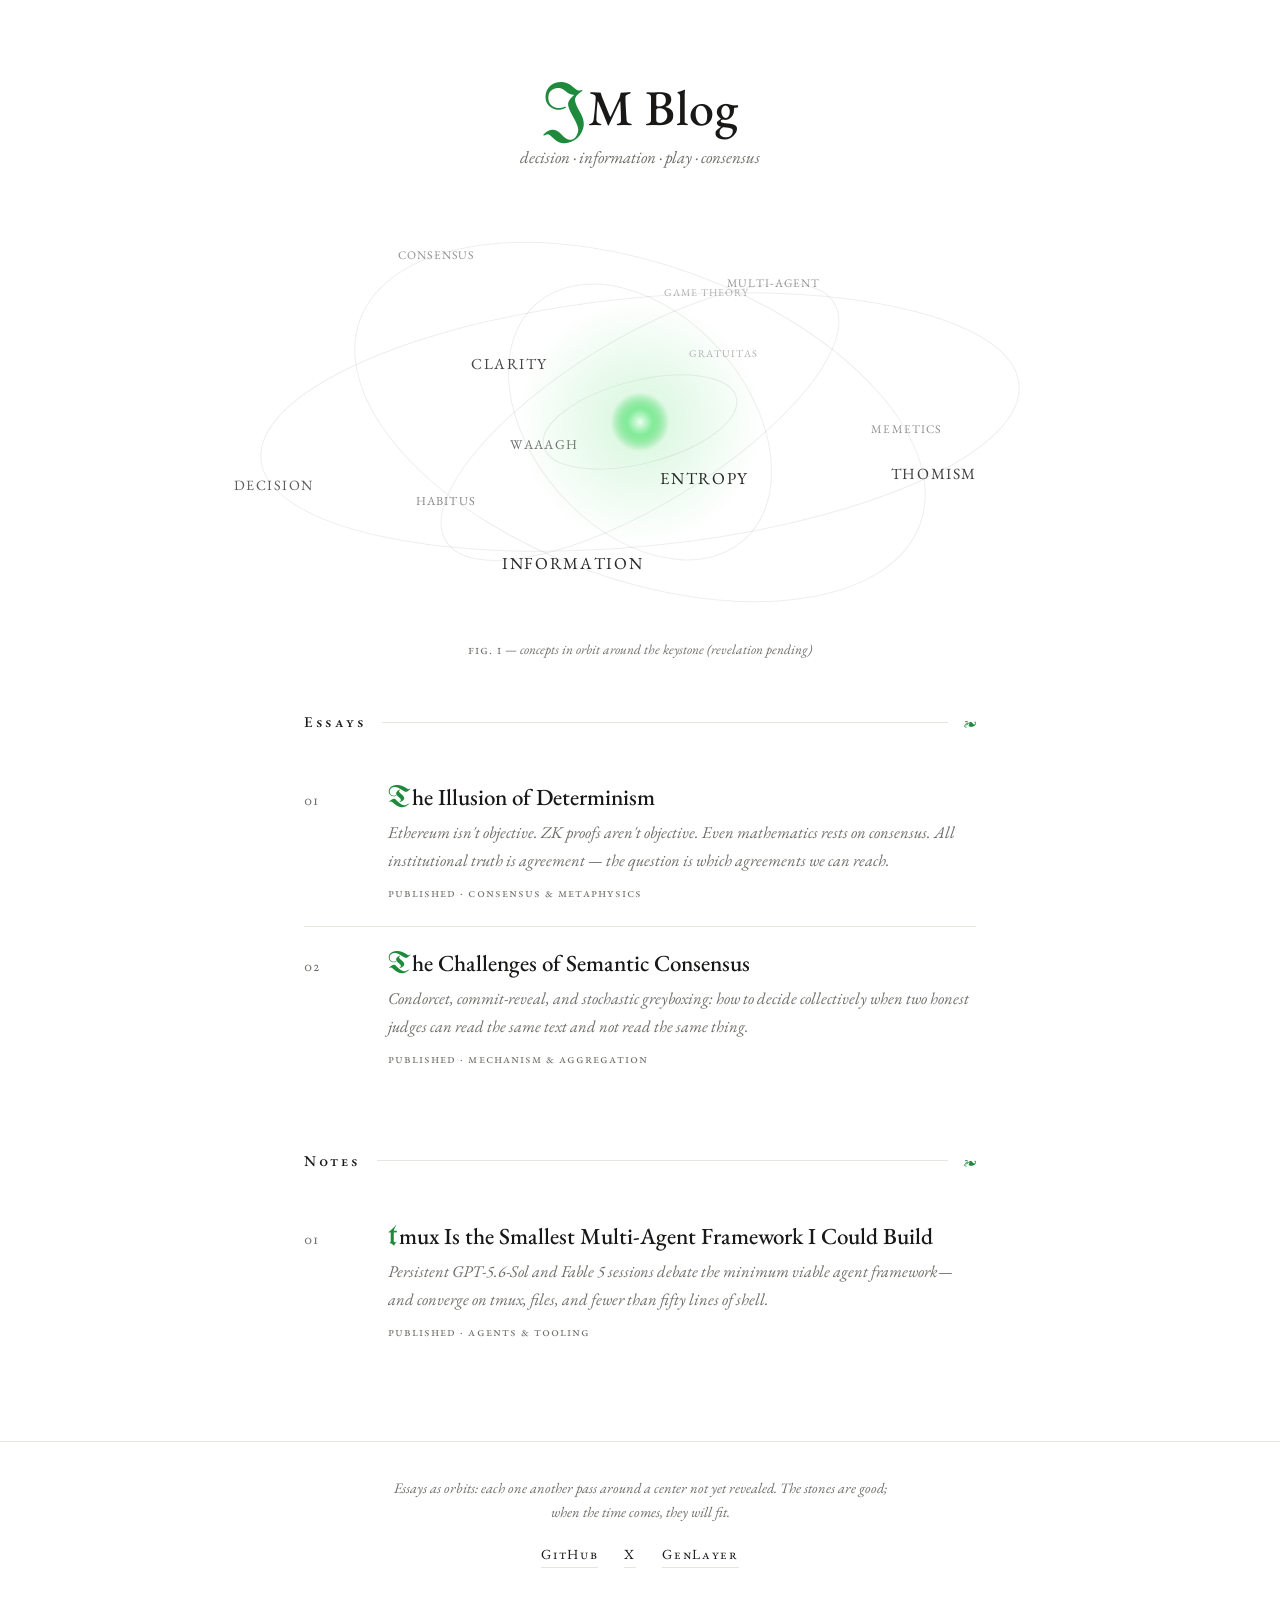
==== commit 05b43973: "Refactor tmux note around interactive agent debate" ====
--- a/index.html
+++ b/index.html
@@ -69,8 +69,8 @@
           <article class="essay-entry">
             <div class="essay-number">01</div>
             <div>
-              <h3 class="essay-title"><a href="skills/tmux-multi-agent-orchestrator.html"><span class="init">A</span> Stupidly Simple Multi-Agent Orchestrator with tmux</a></h3>
-              <p class="abstract">One supervisor, two heterogeneous workers, and a handful of tmux commands. Agents are processes; perhaps orchestration can stay that simple.</p>
+              <h3 class="essay-title"><a href="skills/tmux-multi-agent-orchestrator.html"><span class="init">t</span>mux Is the Smallest Multi-Agent Framework I Could Build</a></h3>
+              <p class="abstract">Persistent GPT-5.6-Sol and Fable 5 sessions debate the minimum viable agent framework—and converge on tmux, files, and fewer than fifty lines of shell.</p>
               <p class="entry-meta">published · agents &amp; tooling</p>
             </div>
           </article>
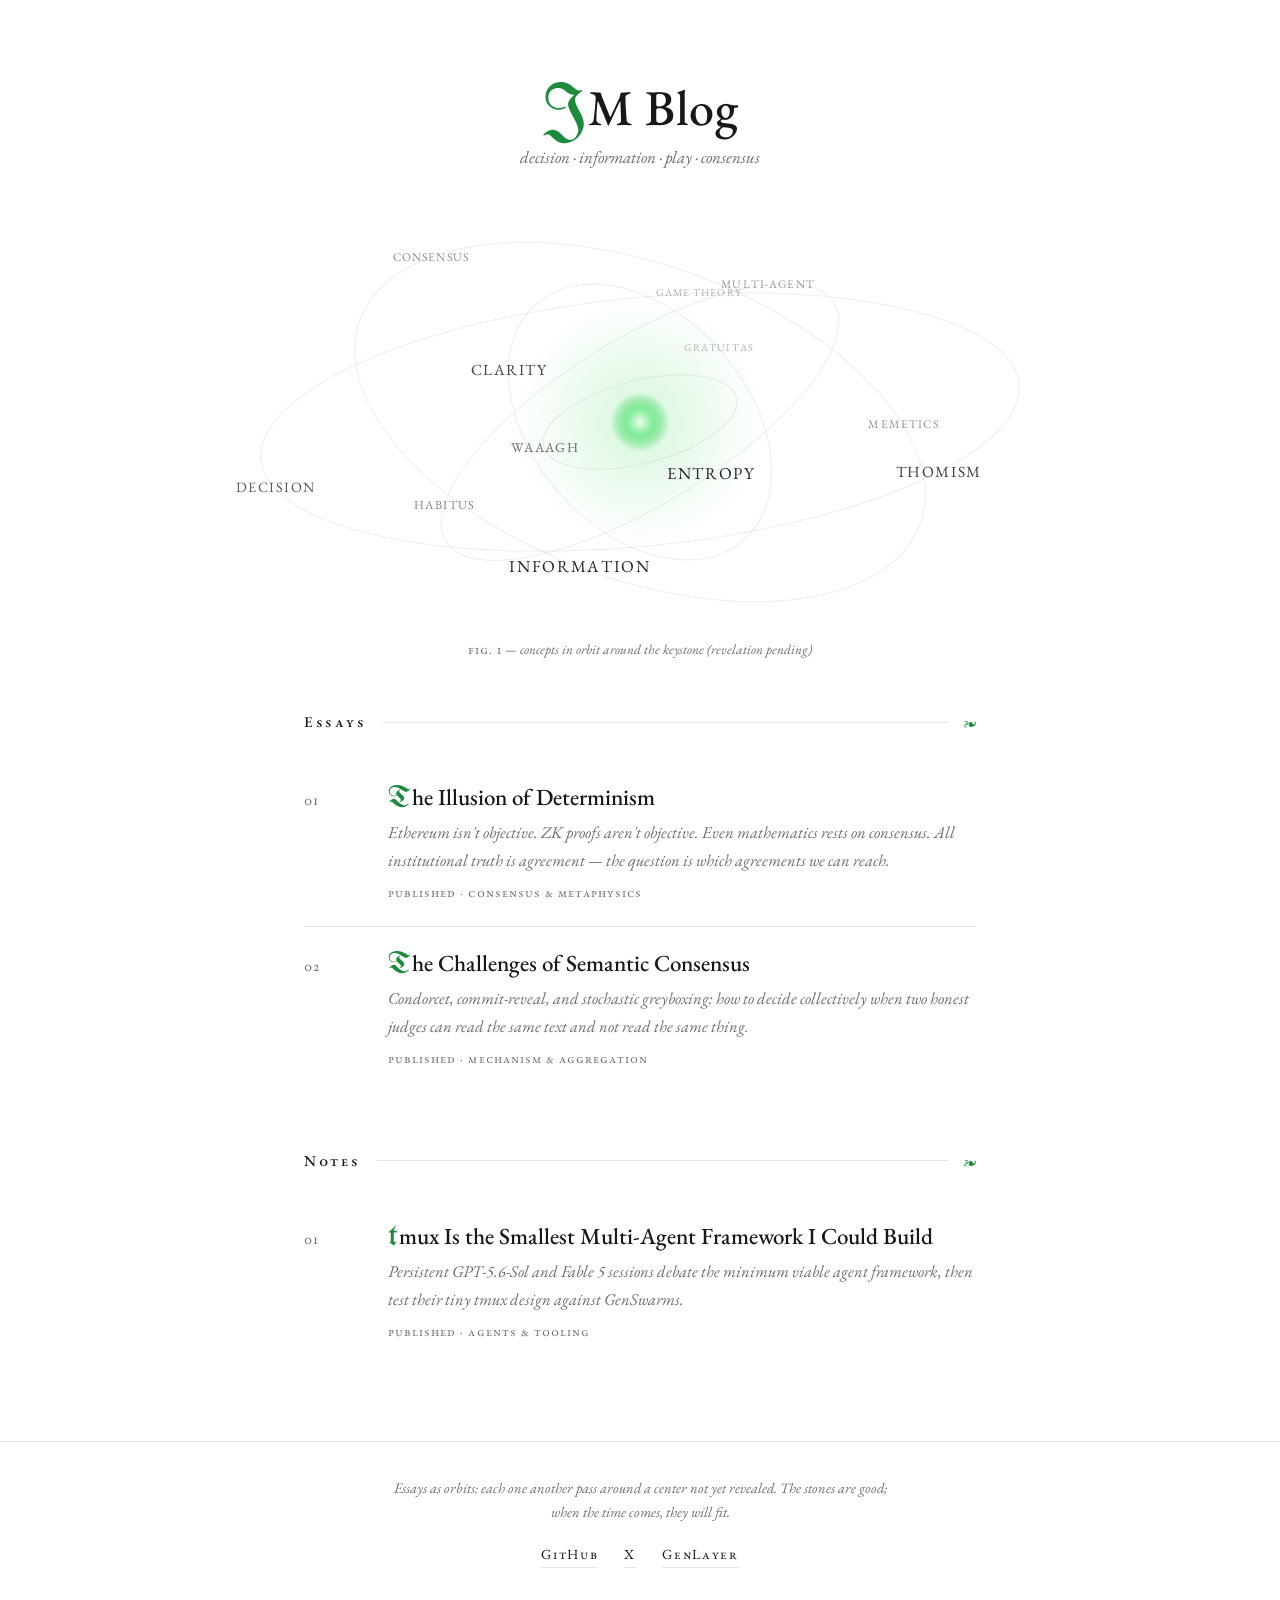
==== commit 647e0ab9: "Compare tmux agent lab with GenSwarms" ====
--- a/index.html
+++ b/index.html
@@ -70,7 +70,7 @@
             <div class="essay-number">01</div>
             <div>
               <h3 class="essay-title"><a href="skills/tmux-multi-agent-orchestrator.html"><span class="init">t</span>mux Is the Smallest Multi-Agent Framework I Could Build</a></h3>
-              <p class="abstract">Persistent GPT-5.6-Sol and Fable 5 sessions debate the minimum viable agent framework—and converge on tmux, files, and fewer than fifty lines of shell.</p>
+              <p class="abstract">Persistent GPT-5.6-Sol and Fable 5 sessions debate the minimum viable agent framework, then test their tiny tmux design against GenSwarms.</p>
               <p class="entry-meta">published · agents &amp; tooling</p>
             </div>
           </article>
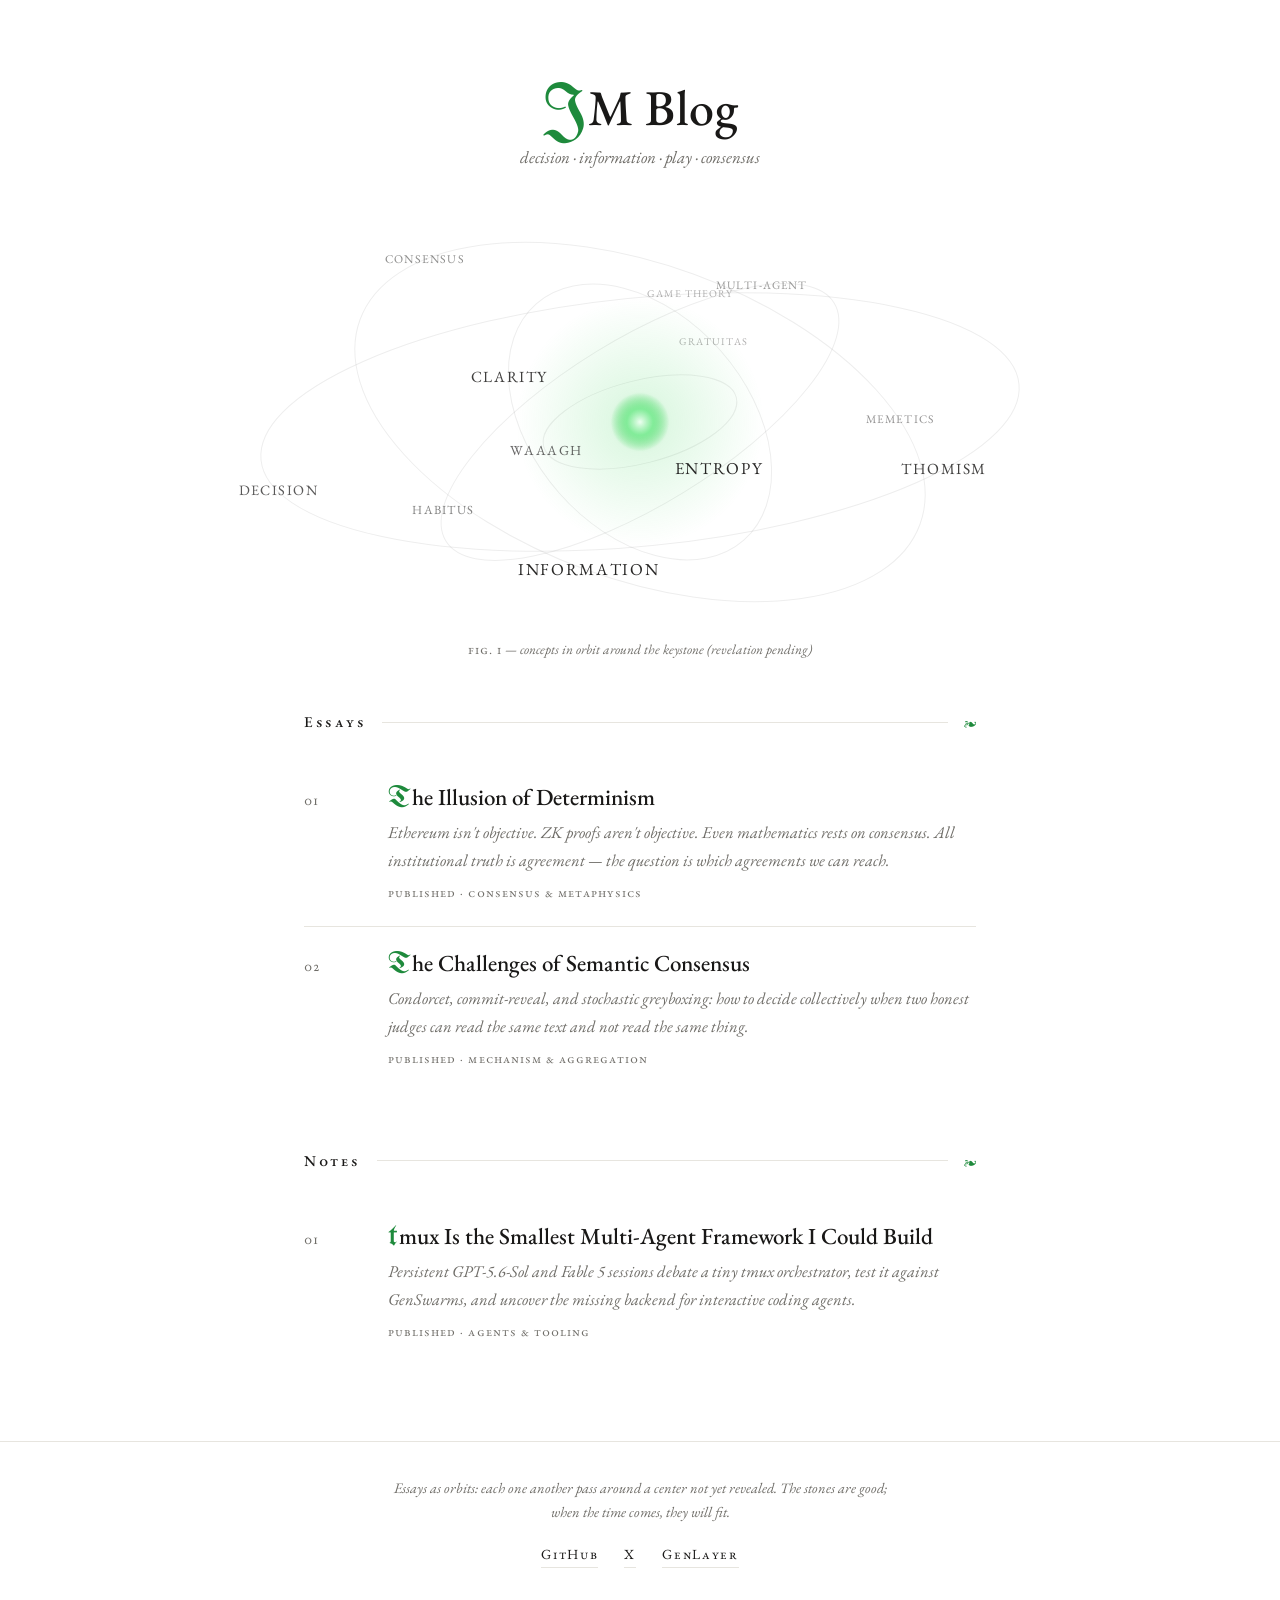
==== commit d73493f2: "Make the tmux backend the article conclusion" ====
--- a/index.html
+++ b/index.html
@@ -70,7 +70,7 @@
             <div class="essay-number">01</div>
             <div>
               <h3 class="essay-title"><a href="skills/tmux-multi-agent-orchestrator.html"><span class="init">t</span>mux Is the Smallest Multi-Agent Framework I Could Build</a></h3>
-              <p class="abstract">Persistent GPT-5.6-Sol and Fable 5 sessions debate the minimum viable agent framework, then test their tiny tmux design against GenSwarms.</p>
+              <p class="abstract">Persistent GPT-5.6-Sol and Fable 5 sessions debate a tiny tmux orchestrator, test it against GenSwarms, and uncover the missing backend for interactive coding agents.</p>
               <p class="entry-meta">published · agents &amp; tooling</p>
             </div>
           </article>
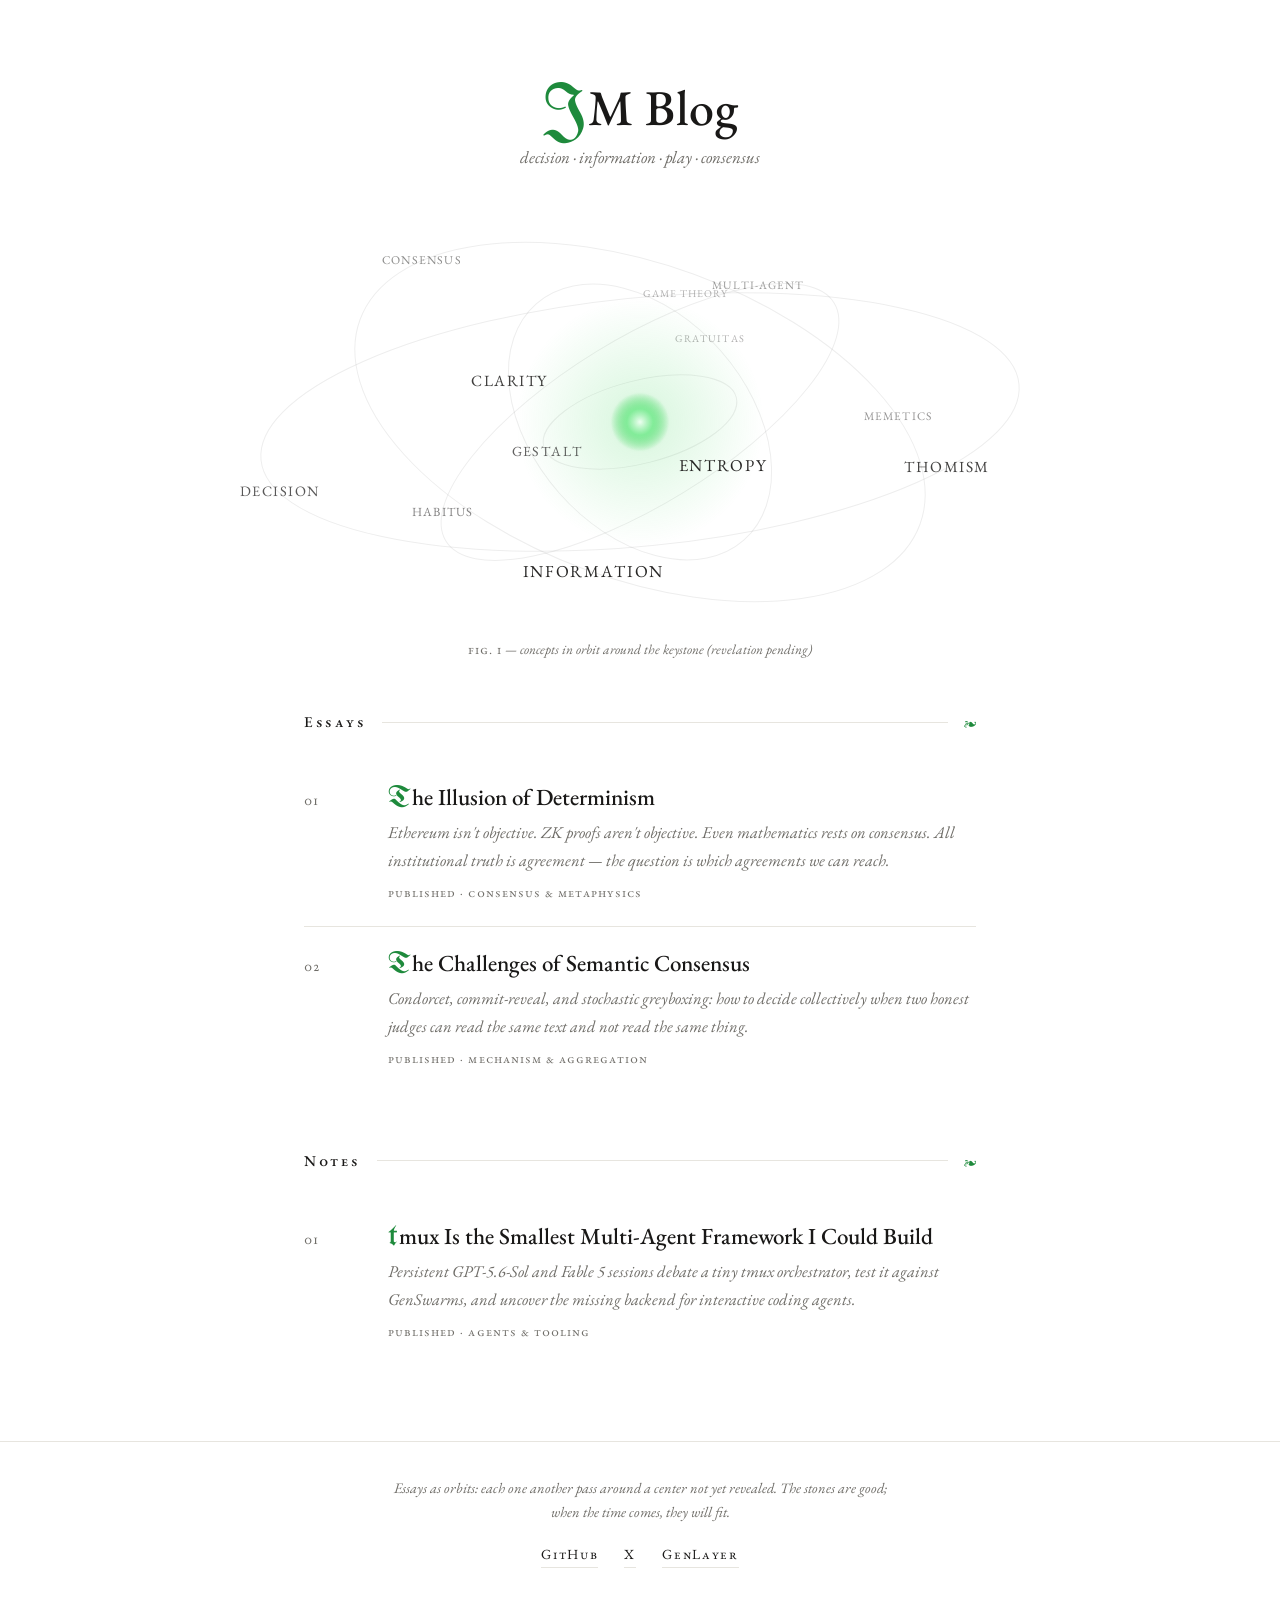
==== commit b3e96c2a: "Replace WAAAGH with GESTALT in orbit landing" ====
--- a/index.html
+++ b/index.html
@@ -111,7 +111,7 @@
       { text: "MULTI-AGENT", a: 0.55, b: 0.20, tilt: -0.55, speed: 0.00088, phase: 5.1 },
       { text: "CLARITY", a: 0.38, b: 0.26, tilt: 0.85, speed: 0.00115, phase: 1.8 },
       { text: "GRATUITAS", a: 0.38, b: 0.26, tilt: 0.85, speed: 0.00115, phase: 4.0 },
-      { text: "WAAAGH", a: 0.24, b: 0.10, tilt: -0.25, speed: 0.00150, phase: 2.2 }
+      { text: "GESTALT", a: 0.24, b: 0.10, tilt: -0.25, speed: 0.00150, phase: 2.2 }
     ];
     const rings = [
       { a: 0.92, b: 0.30, tilt: -0.10 },
